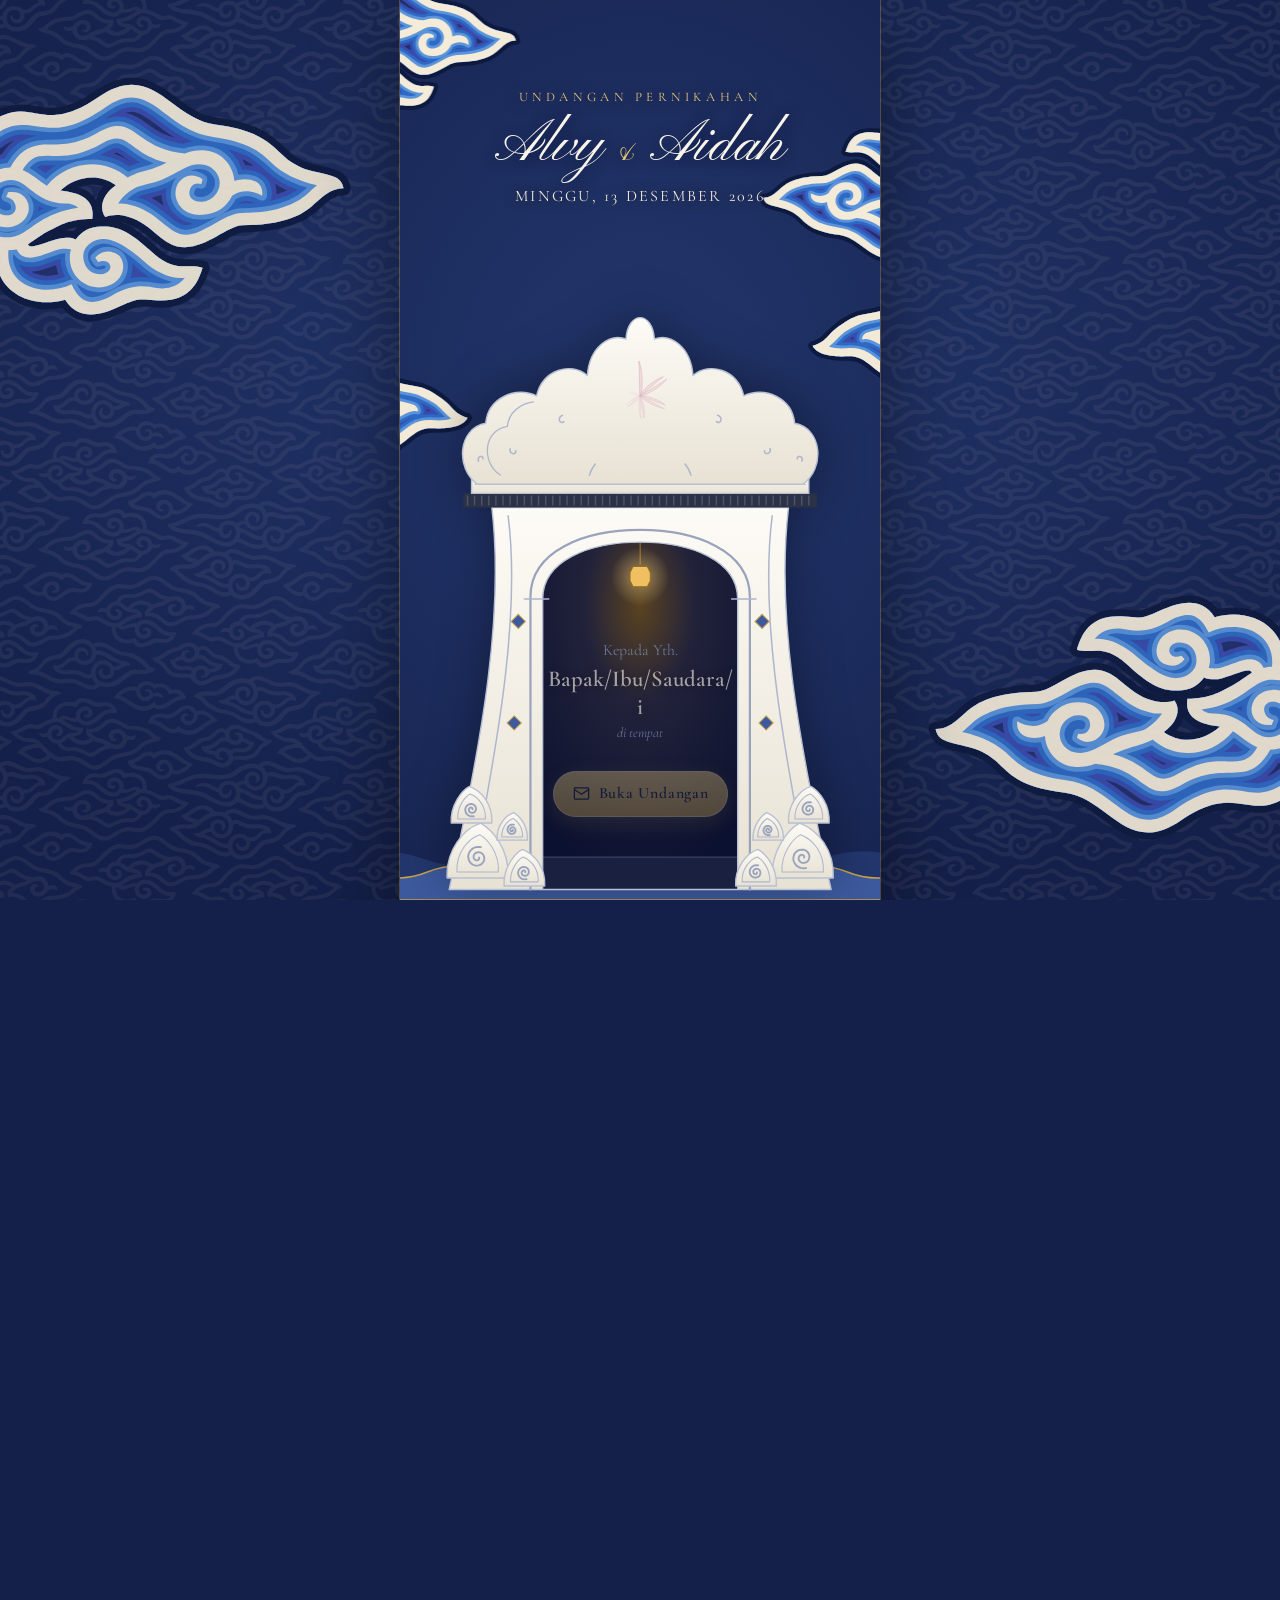
==== index.html @ 1bf9ddc8 "Tambah versi cache aset dan dokumentasi urutan nama Aset CSS/JS diberi ?v=2 agar browser tidak memak" ====
<!doctype html>
<html lang="id" class="is-locked">
<head>
  <meta charset="utf-8">
  <meta name="viewport" content="width=device-width, initial-scale=1, viewport-fit=cover">
  <meta name="theme-color" content="#14204a">
  <link rel="icon" href="assets/img/favicon.svg" type="image/svg+xml">
  <title>Undangan Pernikahan</title>
  <meta name="description" content="Undangan pernikahan digital.">
  <link rel="preload" href="assets/fonts/cormorant-garamond-latin-400-normal.woff2" as="font" type="font/woff2" crossorigin>
  <link rel="preload" href="assets/fonts/pinyon-script-latin-400-normal.woff2" as="font" type="font/woff2" crossorigin>
  <link rel="stylesheet" href="assets/css/style.css?v=2">
</head>
<body>
  <!-- Sprite ornamen: awan Mega Mendung (Cirebon) -->
  <svg width="0" height="0" style="position:absolute" aria-hidden="true" focusable="false">
    <defs>
      <!-- Mega Mendung: bentuk dari "Ragam Hias Sunda Mega Mendung.svg" (file pemilik), diwarnai via CSS:
           inti navy, pita terang→gelap di sepanjang garis (di-clip ke awan), garis krem di atasnya. -->
      <path id="mmS1" d="M66.2 57.3 C66.6 58.4 69.5 56.7 71.9 56.3 C72.4 56.2 73.6 56.1 74.3 56.5 C75.2 55.2 76.7 54.3 78.6 54.3 C81.7 54.2 83.7 55.4 87.4 58.8 C91.4 62.3 93.1 60.4 95.8 61.3 C95.0 63.9 93.5 67.3 87.7 66.8 C84.7 66.5 84.6 66.6 81.8 67.8 C78.9 69.2 74.9 70.5 72.5 66.7 C66.4 68.4 60.1 65.1 60.8 58.1 C59.1 57.7 57.0 56.8 54.1 55.1 C52.0 53.9 50.6 55.1 48.4 55.0 C47.1 54.9 45.9 54.3 42.7 52.6 C41.1 51.7 39.2 51.2 37.7 51.0 C39.7 47.9 43.5 45.3 47.6 45.3 C49.4 45.3 51.3 45.0 54.3 41.7 C59.5 35.9 62.5 34.8 65.1 34.8 C68.6 34.9 71.3 37.1 78.1 32.4 C87.3 26.0 90.3 36.0 97.9 37.0 C105.6 38.0 107.2 40.2 109.4 42.2 C110.3 43.1 111.9 44.2 114.0 44.8 C117.7 45.7 119.3 45.7 119.7 47.8 C116.3 47.8 115.0 51.2 111.7 52.5 C109.8 53.3 107.5 54.0 102.6 54.1 C100.0 54.2 96.5 57.9 92.7 57.8 C88.8 57.8 87.5 53.8 83.0 52.6 C81.7 52.2 80.1 52.3 79.3 52.7 C78.2 51.1 78.8 48.9 81.1 47.3 C78.1 45.1 74.2 45.8 71.7 48.2 C75.3 48.6 77.6 49.8 77.1 53.0 C73.3 53.0 71.7 54.0 70.0 54.9 C68.4 55.7 67.4 56.6 66.2 57.3Z"/>
      <path id="mmA1" d="M66.2 57.3 C66.6 58.4 69.5 56.7 71.9 56.3 C72.4 56.2 73.6 56.1 74.3 56.5 C75.2 55.2 76.7 54.3 78.6 54.3 C81.7 54.2 83.7 55.4 87.4 58.8 C91.4 62.3 93.1 60.4 95.8 61.3 C95.0 63.9 93.5 67.3 87.7 66.8 C84.7 66.5 84.6 66.6 81.8 67.8 C78.9 69.2 74.9 70.5 72.5 66.7 C66.4 68.4 60.1 65.1 60.8 58.1 C59.1 57.7 57.0 56.8 54.1 55.1 C52.0 53.9 50.6 55.1 48.4 55.0 C47.1 54.9 45.9 54.3 42.7 52.6 C41.1 51.7 39.2 51.2 37.7 51.0 C39.7 47.9 43.5 45.3 47.6 45.3 C49.4 45.3 51.3 45.0 54.3 41.7 C59.5 35.9 62.5 34.8 65.1 34.8 C68.6 34.9 71.3 37.1 78.1 32.4 C87.3 26.0 90.3 36.0 97.9 37.0 C105.6 38.0 107.2 40.2 109.4 42.2 C110.3 43.1 111.9 44.2 114.0 44.8 C117.7 45.7 119.3 45.7 119.7 47.8 C116.3 47.8 115.0 51.2 111.7 52.5 C109.8 53.3 107.5 54.0 102.6 54.1 C100.0 54.2 96.5 57.9 92.7 57.8 C88.8 57.8 87.5 53.8 83.0 52.6 C81.7 52.2 80.1 52.3 79.3 52.7 C78.2 51.1 78.8 48.9 81.1 47.3 C78.1 45.1 74.2 45.8 71.7 48.2 C75.3 48.6 77.6 49.8 77.1 53.0 C73.3 53.0 71.7 54.0 70.0 54.9 C68.4 55.7 67.4 56.6 66.2 57.3Z M62.8 48.5 C65.4 48.1 66.6 50.0 66.3 51.7 C66.0 53.1 64.7 54.3 62.9 54.4 C60.1 54.6 58.0 52.4 57.8 50.2 C56.2 49.6 54.8 49.8 53.3 50.3 C53.2 48.6 54.9 47.2 58.0 48.0 C58.6 45.9 60.5 44.4 63.2 44.3 C64.7 41.5 66.3 40.8 68.0 40.5 C70.5 40.1 73.4 41.1 78.0 38.4 C84.5 34.7 83.9 41.1 92.8 41.9 C94.0 41.4 95.3 41.3 96.3 41.4 C99.3 41.7 101.1 44.2 101.2 46.6 C103.0 45.9 106.3 46.2 105.9 49.1 C104.3 48.2 102.5 47.9 100.8 49.1 C100.0 50.8 98.4 52.2 95.9 52.3 C92.4 52.6 90.8 49.9 91.3 47.9 C91.7 46.1 93.8 44.8 95.8 46.3 L95.6 47.1 C94.5 46.7 93.7 47.4 93.6 48.3 C93.4 49.2 94.0 50.2 95.7 50.1 C97.5 50.0 98.7 48.4 98.7 47.0 C98.8 45.6 97.6 44.2 96.4 43.9 C94.0 43.3 92.7 44.5 89.7 46.0 C87.5 47.1 85.5 47.2 84.5 47.7 C83.5 48.2 82.3 49.1 81.5 50.4 C82.1 50.4 82.8 50.4 83.4 50.6 C88.2 51.6 89.9 55.7 93.0 55.7 C96.2 55.6 99.3 52.1 102.5 52.0 C107.2 51.9 109.1 51.2 110.8 50.5 C113.2 49.5 113.9 48.3 115.2 47.3 C111.8 46.6 109.2 45.1 107.8 43.8 C105.8 41.9 104.0 40.0 97.6 39.1 C89.0 38.0 87.1 28.7 79.3 34.1 C71.4 39.6 68.6 36.8 64.9 37.1 C62.7 37.2 60.2 38.3 55.9 43.1 C51.8 47.6 49.8 47.3 47.5 47.4 C45.9 47.4 43.7 47.9 41.4 49.9 C42.4 50.1 43.4 50.4 44.0 50.8 C46.7 52.2 47.3 52.7 48.5 52.7 C50.6 52.8 52.1 51.5 55.2 53.3 C59.3 55.7 61.6 56.3 63.3 56.1 C65.4 55.8 66.6 54.3 68.9 53.0 C70.3 52.3 71.9 51.5 74.7 51.1 C74.2 50.7 73.6 50.4 72.5 50.4 C67.1 50.2 66.3 46.4 63.3 46.4 C60.7 46.5 59.9 48.4 60.0 49.9 C60.1 51.6 61.5 52.4 62.6 52.4 C64.8 52.4 64.5 49.6 62.5 49.3 C62.5 49.3 62.8 48.7 62.8 48.5Z M73.5 58.2 C72.9 58.0 72.1 58.1 71.7 58.1 C69.6 58.6 67.6 59.9 65.9 59.5 C65.2 59.4 64.6 58.9 64.3 58.2 C63.8 58.3 63.3 58.3 62.9 58.3 C62.3 64.4 68.7 66.4 73.6 64.1 C74.8 66.7 76.4 68.3 80.6 65.9 C84.2 63.8 86.5 64.5 88.0 64.7 C89.9 65.0 91.6 64.5 92.8 63.0 C90.4 63.3 87.6 61.8 86.0 60.3 C82.6 57.3 80.5 56.3 78.8 56.4 C77.1 56.5 75.7 57.7 75.6 59.0 C75.4 60.7 76.5 62.5 78.6 62.4 C81.0 62.2 80.5 59.4 78.1 60.3 L77.6 59.6 C78.4 58.6 79.5 58.4 80.4 58.6 C81.9 58.9 82.5 60.2 82.3 61.5 C82.2 62.9 80.9 64.3 78.8 64.6 C75.8 64.9 73.1 62.5 73.3 59.3 C73.3 58.9 73.4 58.5 73.5 58.2Z M65.3 44.7 C66.7 45.3 68.1 46.5 69.4 47.4 C72.5 43.6 78.5 42.2 83.1 46.0 C83.4 45.8 83.8 45.6 84.1 45.5 C85.4 44.9 87.2 44.8 89.7 43.5 C83.2 41.9 83.2 37.6 78.8 40.2 C73.3 43.4 70.3 41.9 68.1 42.4 C67.1 42.6 66.2 43.2 65.3 44.7Z"/>
      <clipPath id="mmC1"><use href="#mmS1"/></clipPath>
      <path id="mmS2" d="M19.6 121.9 C16.0 122.2 11.3 123.3 9.3 126.9 C11.8 126.7 16.0 131.8 20.5 132.1 C23.4 132.3 26.3 130.9 27.5 129.2 C29.8 130.8 31.5 131.2 33.0 131.2 C36.6 131.2 39.3 129.0 46.1 133.6 C55.3 140.0 58.3 130.0 65.8 129.0 C73.6 128.0 75.2 125.8 77.3 123.8 C78.3 122.9 79.9 121.8 82.0 121.3 C85.7 120.3 87.3 120.3 87.7 118.2 C84.3 118.2 83.0 114.8 79.7 113.5 C77.8 112.7 75.5 112.0 70.6 111.9 C68.0 111.8 64.5 108.1 60.7 108.2 C56.8 108.3 55.5 112.2 51.0 113.4 C49.7 113.8 48.1 113.7 47.3 113.4 C46.2 114.9 46.8 117.1 49.1 118.7 C46.1 120.9 42.2 120.2 39.6 117.8 C43.3 117.4 45.6 116.2 45.1 113.1 C41.3 113.0 39.7 112.0 38.0 111.1 C36.4 110.3 35.3 109.4 34.2 108.7 C34.6 107.6 37.5 109.3 39.9 109.8 C40.4 109.8 41.6 109.9 42.3 109.5 C43.2 110.8 44.7 111.7 46.6 111.7 C49.7 111.8 51.7 110.6 55.4 107.2 C59.4 103.7 61.0 105.6 63.8 104.8 C63.0 102.1 61.5 98.7 55.7 99.2 C52.7 99.5 52.5 99.4 49.8 98.2 C46.9 96.9 42.8 95.5 40.5 99.3 C34.4 97.6 28.1 100.9 28.7 108.0 C27.1 108.4 24.9 109.2 22.1 110.9 C20.0 112.1 18.5 111.0 16.4 111.0 C15.0 111.1 13.8 111.7 10.7 113.5 C9.1 114.3 7.2 114.8 5.6 115.1 C7.6 118.1 11.5 120.7 15.6 120.7 C16.8 120.7 18.0 120.9 19.6 121.9Z"/>
      <path id="mmA2" d="M19.6 121.9 C16.0 122.2 11.3 123.3 9.3 126.9 C11.8 126.7 16.0 131.8 20.5 132.1 C23.4 132.3 26.3 130.9 27.5 129.2 C29.8 130.8 31.5 131.2 33.0 131.2 C36.6 131.2 39.3 129.0 46.1 133.6 C55.3 140.0 58.3 130.0 65.8 129.0 C73.6 128.0 75.2 125.8 77.3 123.8 C78.3 122.9 79.9 121.8 82.0 121.3 C85.7 120.3 87.3 120.3 87.7 118.2 C84.3 118.2 83.0 114.8 79.7 113.5 C77.8 112.7 75.5 112.0 70.6 111.9 C68.0 111.8 64.5 108.1 60.7 108.2 C56.8 108.3 55.5 112.2 51.0 113.4 C49.7 113.8 48.1 113.7 47.3 113.4 C46.2 114.9 46.8 117.1 49.1 118.7 C46.1 120.9 42.2 120.2 39.6 117.8 C43.3 117.4 45.6 116.2 45.1 113.1 C41.3 113.0 39.7 112.0 38.0 111.1 C36.4 110.3 35.3 109.4 34.2 108.7 C34.6 107.6 37.5 109.3 39.9 109.8 C40.4 109.8 41.6 109.9 42.3 109.5 C43.2 110.8 44.7 111.7 46.6 111.7 C49.7 111.8 51.7 110.6 55.4 107.2 C59.4 103.7 61.0 105.6 63.8 104.8 C63.0 102.1 61.5 98.7 55.7 99.2 C52.7 99.5 52.5 99.4 49.8 98.2 C46.9 96.9 42.8 95.5 40.5 99.3 C34.4 97.6 28.1 100.9 28.7 108.0 C27.1 108.4 24.9 109.2 22.1 110.9 C20.0 112.1 18.5 111.0 16.4 111.0 C15.0 111.1 13.8 111.7 10.7 113.5 C9.1 114.3 7.2 114.8 5.6 115.1 C7.6 118.1 11.5 120.7 15.6 120.7 C16.8 120.7 18.0 120.9 19.6 121.9Z M25.8 127.8 C23.9 129.5 22.4 130.0 21.0 130.0 C17.9 130.0 15.6 127.3 13.2 126.2 C16.2 124.1 19.4 124.0 21.9 124.0 C22.0 124.1 22.1 124.2 22.2 124.3 C23.5 125.7 24.7 126.9 25.8 127.8Z M30.8 117.5 C33.3 117.9 34.6 116.0 34.2 114.3 C33.9 112.9 32.7 111.7 30.8 111.6 C28.0 111.4 26.0 113.6 25.7 115.8 C24.2 116.4 22.7 116.2 21.2 115.7 C21.2 117.4 22.8 118.8 26.0 118.0 C26.6 120.1 28.5 121.7 31.1 121.7 C32.7 124.5 34.2 125.3 36.0 125.5 C38.4 125.9 41.4 125.0 46.0 127.6 C52.5 131.3 51.9 124.9 60.7 124.1 C61.9 124.6 63.3 124.7 64.3 124.6 C67.3 124.3 69.1 121.8 69.2 119.4 C71.0 120.1 74.2 119.8 73.9 116.9 C72.3 117.8 70.5 118.1 68.8 116.9 C68.0 115.3 66.3 113.8 63.8 113.7 C60.4 113.5 58.8 116.1 59.2 118.1 C59.6 119.9 61.8 121.3 63.8 119.7 L63.6 119.0 C62.5 119.3 61.7 118.6 61.6 117.8 C61.4 116.8 62.0 115.8 63.7 115.9 C65.5 116.0 66.7 117.6 66.7 119.0 C66.8 120.5 65.6 121.8 64.4 122.1 C62.0 122.7 60.7 121.5 57.7 120.0 C55.5 118.9 53.5 118.8 52.5 118.4 C51.4 117.8 50.3 116.9 49.4 115.6 C50.1 115.6 50.8 115.6 51.4 115.4 C56.2 114.4 57.9 110.3 61.0 110.4 C64.1 110.4 67.3 113.9 70.5 114.0 C75.1 114.1 77.1 114.8 78.8 115.5 C81.2 116.5 81.9 117.7 83.2 118.7 C79.8 119.4 77.2 120.9 75.8 122.2 C73.8 124.1 72.0 126.0 65.6 126.9 C57.0 128.0 55.1 137.3 47.3 131.9 C39.4 126.4 36.6 129.2 32.9 129.0 C30.7 128.8 28.2 127.7 23.8 122.9 C19.8 118.4 17.8 118.7 15.5 118.7 C13.9 118.6 11.7 118.1 9.4 116.1 C10.4 115.9 11.3 115.6 12.0 115.2 C14.6 113.8 15.3 113.3 16.5 113.3 C18.6 113.3 20.1 114.5 23.2 112.7 C27.2 110.3 29.6 109.7 31.3 109.9 C33.3 110.2 34.5 111.7 36.9 113.0 C38.3 113.8 39.9 114.5 42.7 114.9 C42.2 115.3 41.6 115.6 40.5 115.6 C35.1 115.8 34.3 119.7 31.3 119.6 C28.7 119.5 27.9 117.6 28.0 116.2 C28.1 114.4 29.5 113.6 30.6 113.6 C32.8 113.6 32.5 116.4 30.5 116.7 C30.5 116.7 30.8 117.3 30.8 117.5Z M41.5 107.9 C40.9 108.0 40.1 108.0 39.6 107.9 C37.6 107.4 35.5 106.1 33.9 106.5 C33.2 106.6 32.6 107.1 32.2 107.9 C31.8 107.8 31.3 107.7 30.8 107.7 C30.2 101.6 36.7 99.6 41.5 101.9 C42.8 99.3 44.4 97.7 48.5 100.1 C52.2 102.2 54.5 101.5 56.0 101.3 C57.9 101.0 59.6 101.5 60.8 103.0 C58.4 102.7 55.6 104.3 54.0 105.7 C50.5 108.7 48.5 109.7 46.8 109.6 C45.1 109.5 43.7 108.3 43.6 107.0 C43.4 105.3 44.4 103.5 46.6 103.6 C49.0 103.8 48.5 106.7 46.1 105.8 L45.6 106.4 C46.4 107.4 47.5 107.7 48.4 107.4 C49.9 107.1 50.5 105.8 50.3 104.6 C50.1 103.1 48.9 101.7 46.8 101.4 C43.8 101.1 41.1 103.5 41.3 106.8 C41.3 107.1 41.4 107.5 41.5 107.9Z M33.3 121.3 C34.7 120.7 36.0 119.5 37.4 118.6 C40.5 122.4 46.5 123.9 51.0 120.0 C51.4 120.2 51.8 120.4 52.1 120.5 C53.4 121.1 55.2 121.3 57.7 122.5 C51.2 124.1 51.1 128.4 46.7 125.8 C41.2 122.6 38.3 124.1 36.1 123.6 C35.1 123.4 34.1 122.8 33.3 121.3Z"/>
      <clipPath id="mmC2"><use href="#mmS2"/></clipPath>
      <path id="mmS3" d="M84.4 80.9 C80.3 79.6 80.8 78.1 77.0 75.4 C74.8 73.7 72.6 72.8 71.6 72.5 C68.8 71.8 66.0 72.0 62.0 69.7 C58.2 67.4 55.4 65.2 50.6 67.2 C49.4 65.8 47.5 64.8 44.9 64.8 C36.8 64.8 35.2 72.6 31.6 73.2 C27.2 73.9 24.9 74.2 21.9 78.3 C20.2 80.5 17.6 81.7 15.1 82.7 C16.8 84.8 17.8 83.2 22.0 84.8 C25.3 86.1 28.6 88.6 32.1 88.9 C34.5 89.1 36.8 88.3 38.7 88.5 C42.0 88.9 46.1 92.1 49.7 92.3 C51.2 92.3 53.2 91.7 54.5 90.3 C55.6 90.7 56.9 91.0 58.3 90.9 C61.1 90.8 64.3 89.7 67.6 87.0 C70.9 84.2 72.5 83.7 74.8 83.8 C77.5 83.9 83.0 83.9 84.4 80.9Z"/>
      <path id="mmA3" d="M84.4 80.9 C80.3 79.6 80.8 78.1 77.0 75.4 C74.8 73.7 72.6 72.8 71.6 72.5 C68.8 71.8 66.0 72.0 62.0 69.7 C58.2 67.4 55.4 65.2 50.6 67.2 C49.4 65.8 47.5 64.8 44.9 64.8 C36.8 64.8 35.2 72.6 31.6 73.2 C27.2 73.9 24.9 74.2 21.9 78.3 C20.2 80.5 17.6 81.7 15.1 82.7 C16.8 84.8 17.8 83.2 22.0 84.8 C25.3 86.1 28.6 88.6 32.1 88.9 C34.5 89.1 36.8 88.3 38.7 88.5 C42.0 88.9 46.1 92.1 49.7 92.3 C51.2 92.3 53.2 91.7 54.5 90.3 C55.6 90.7 56.9 91.0 58.3 90.9 C61.1 90.8 64.3 89.7 67.6 87.0 C70.9 84.2 72.5 83.7 74.8 83.8 C77.5 83.9 83.0 83.9 84.4 80.9Z M56.2 81.1 C55.1 82.0 55.6 84.8 58.1 84.5 C59.2 84.3 60.0 83.5 60.0 82.1 C60.0 79.9 58.2 78.5 56.1 78.5 C53.6 78.5 51.9 80.7 51.9 83.4 C51.9 85.8 54.1 88.6 58.1 88.6 C60.6 88.6 63.2 87.2 65.9 85.1 C68.5 83.2 70.3 81.1 75.2 81.6 C77.0 81.7 78.5 81.6 79.9 81.1 C78.4 80.0 77.4 78.5 75.7 77.2 C74.0 76.0 72.4 75.4 71.6 75.0 C68.0 73.3 66.2 74.7 60.8 71.4 C58.1 69.8 55.0 67.8 51.8 69.0 C52.1 69.7 52.2 70.3 52.4 71.0 C57.3 70.9 59.5 73.5 62.5 75.0 C63.6 75.6 65.1 76.3 66.9 76.6 C69.2 77.1 71.0 77.5 70.8 79.2 C67.9 78.3 65.6 81.9 62.1 81.7 C62.1 81.9 62.1 82.0 62.1 82.1 C62.0 84.8 60.3 86.3 58.0 86.5 C55.7 86.7 54.1 85.3 53.8 83.7 C53.6 82.6 54.2 81.1 55.4 80.5 L56.2 81.1Z M52.4 73.1 C52.1 76.0 50.0 78.4 46.6 78.7 C44.9 78.9 42.8 78.4 41.5 76.9 C36.8 75.5 36.5 80.1 32.1 80.8 C33.5 81.6 35.0 82.0 36.6 81.8 C45.0 80.6 47.1 85.6 49.6 83.7 C49.3 79.6 52.1 76.3 56.3 76.3 C58.4 76.3 60.5 77.6 61.5 79.5 C62.9 80.0 64.2 79.1 65.6 78.3 C63.9 78.0 62.6 77.4 61.5 76.9 C58.2 75.4 56.5 73.2 52.4 73.1Z M40.5 74.7 C40.4 74.4 40.4 74.1 40.4 73.8 C40.4 71.6 41.8 69.2 44.6 69.3 C46.1 69.4 48.3 70.6 48.0 73.5 L46.8 73.7 C46.9 72.1 45.6 71.3 44.4 71.4 C43.4 71.5 42.6 72.3 42.5 73.6 C42.5 75.1 43.6 76.8 46.3 76.5 C48.2 76.3 50.1 75.0 50.1 72.3 C50.1 69.2 47.8 67.1 44.7 67.1 C39.0 67.1 36.5 74.9 32.3 75.4 C26.2 76.2 24.7 77.9 23.8 79.2 C23.1 80.1 22.2 81.2 20.9 82.1 C24.8 82.9 27.7 86.0 32.2 86.6 C34.4 86.9 36.6 86.2 38.5 86.3 C42.5 86.6 46.5 89.8 49.5 90.0 C50.4 90.1 51.6 89.8 52.4 89.2 C51.3 88.3 50.5 87.1 50.0 85.8 C46.5 87.9 44.8 82.8 36.9 83.9 C34.5 84.2 28.0 83.2 29.0 78.6 C30.7 79.8 33.2 78.7 34.1 77.8 C35.7 76.4 37.0 74.3 40.5 74.7Z"/>
      <clipPath id="mmC3"><use href="#mmS3"/></clipPath>
      <symbol id="mm" viewBox="35.5 28.1 86.5 43.4"><use href="#mmS1" class="mm-o"/><g clip-path="url(#mmC1)"><use href="#mmA1" class="mm-h3"/><use href="#mmA1" class="mm-h2"/><use href="#mmA1" class="mm-h1"/></g><use href="#mmA1" class="mm-art"/></symbol>
      <symbol id="mm-2" viewBox="3.5 94.7 86.4 43.3"><use href="#mmS2" class="mm-o"/><g clip-path="url(#mmC2)"><use href="#mmA2" class="mm-h3"/><use href="#mmA2" class="mm-h2"/><use href="#mmA2" class="mm-h1"/></g><use href="#mmA2" class="mm-art"/></symbol>
      <symbol id="mm-3" viewBox="13.0 62.6 73.7 31.9"><use href="#mmS3" class="mm-o"/><g clip-path="url(#mmC3)"><use href="#mmA3" class="mm-h3"/><use href="#mmA3" class="mm-h2"/><use href="#mmA3" class="mm-h1"/></g><use href="#mmA3" class="mm-art"/></symbol>
    </defs>
  </svg>

  <!-- Ornamen samping (desktop) -->
  <div class="stage" aria-hidden="true">
    <svg class="stage__cloud stage__cloud--l"><use href="#mm"/></svg>
    <svg class="stage__cloud stage__cloud--r"><use href="#mm-2"/></svg>
  </div>

  <!-- ============ COVER ============ -->
  <div class="cover" id="cover" role="dialog" aria-modal="true" aria-labelledby="cover-names">
    <svg class="cloud cover__cloud cover__cloud--tl" aria-hidden="true"><use href="#mm"/></svg>
    <svg class="cloud cover__cloud cover__cloud--tr" aria-hidden="true"><use href="#mm-2"/></svg>
    <svg class="cloud cover__cloud cover__cloud--bl" aria-hidden="true"><use href="#mm-3"/></svg>
    <svg class="cloud cover__cloud cover__cloud--br" aria-hidden="true"><use href="#mm-3"/></svg>
    <div class="cover__sky">
      <p class="eyebrow" data-cover-item>Undangan Pernikahan</p>
      <h1 class="script cover__names" id="cover-names" data-cover-item>
        <span data-urut="pria" data-bind="pria.panggilan"></span>
        <span class="amp">&amp;</span>
        <span data-urut="wanita" data-bind="wanita.panggilan"></span>
      </h1>
      <p class="cover__date" id="cover-date" data-cover-item></p>
    </div>

    <!-- Gerbang Keraton Kasepuhan (Cirebon) -->
    <div class="gate" id="gate">
      <div class="gate__art" data-orn="gate"></div>
      <div class="gate__light" aria-hidden="true"></div>
      <div class="gate__door">
        <p class="cover__guest" data-door-item>
          Kepada Yth.
          <strong class="cover__guest-name" id="guest-name">Bapak/Ibu/Saudara/i</strong>
          <span class="cover__guest-note">di tempat</span>
        </p>
        <button class="btn btn--gold cover__open" id="open-btn" type="button" data-door-item>
          <svg viewBox="0 0 24 24" aria-hidden="true"><path d="M3 7l9 6 9-6M4 5h16a1 1 0 0 1 1 1v12a1 1 0 0 1-1 1H4a1 1 0 0 1-1-1V6a1 1 0 0 1 1-1z" fill="none" stroke="currentColor" stroke-width="1.6" stroke-linejoin="round"/></svg>
          Buka Undangan
        </button>
      </div>
    </div>
    <div class="waves cover__waves" data-orn="waves"></div>
  </div>

  <!-- ============ ISI UNDANGAN ============ -->
  <main class="app" id="app" aria-hidden="true">

    <!-- Salam & ayat & mempelai -->
    <section class="sec sec--paper salam" id="salam">
      <svg class="cloud cloud--soft salam__cloud salam__cloud--l" data-parallax="-18" aria-hidden="true"><use href="#mm"/></svg>
      <svg class="cloud cloud--soft salam__cloud salam__cloud--r" data-parallax="-30" aria-hidden="true"><use href="#mm-2"/></svg>

      <div class="wk salam__flower" data-orn="flower" data-leaves data-bloom></div>
      <p class="salam__greet" data-reveal data-bind="teks.salamPembuka"></p>

      <figure class="ayat" data-reveal>
        <div class="ayat__frame" data-orn="wadasan"></div>
        <p class="ayat__arab" lang="ar" dir="rtl" data-bind="teks.ayatArab"></p>
        <blockquote class="ayat__arti" data-bind="teks.ayatArti"></blockquote>
        <figcaption class="ayat__src" data-bind="teks.ayatSumber"></figcaption>
      </figure>

      <p class="salam__intro" data-reveal data-bind="teks.pengantar"></p>

      <div class="couple">
        <article class="person" data-reveal data-urut="pria">
          <span class="person__origin" data-bind="pria.asal"></span>
          <h2 class="script person__nick" data-bind="pria.panggilan"></h2>
          <p class="person__full" data-bind="pria.lengkap"></p>
          <p class="person__parents">
            <span data-bind="pria.keterangan"></span><br>
            <span data-bind="pria.ayah"></span> &amp; <span data-bind="pria.ibu"></span>
          </p>
        </article>

        <div class="couple__amp script" data-reveal aria-hidden="true">&amp;</div>

        <article class="person" data-reveal data-urut="wanita">
          <span class="person__origin person__origin--sea" data-bind="wanita.asal"></span>
          <h2 class="script person__nick" data-bind="wanita.panggilan"></h2>
          <p class="person__full" data-bind="wanita.lengkap"></p>
          <p class="person__parents">
            <span data-bind="wanita.keterangan"></span><br>
            <span data-bind="wanita.ayah"></span> &amp; <span data-bind="wanita.ibu"></span>
          </p>
        </article>
      </div>
    </section>

    <!-- Acara: langit bertemu laut -->
    <section class="sec sec--sky acara" id="acara">
      <svg class="cloud acara__cloud acara__cloud--l" data-parallax="-25" aria-hidden="true"><use href="#mm-3"/></svg>
      <svg class="cloud acara__cloud acara__cloud--r" data-parallax="-12" aria-hidden="true"><use href="#mm"/></svg>

      <p class="eyebrow" data-reveal>Waktu &amp; Tempat</p>
      <h2 class="sec__title script" data-reveal>Hari Bahagia</h2>
      <div class="events" id="events"></div>

      <div class="waves acara__waves" data-orn="waves"></div>
    </section>

    <!-- Galeri -->
    <section class="sec sec--paper galeri" id="galeri">
      <p class="eyebrow eyebrow--ink" data-reveal>Galeri</p>
      <h2 class="sec__title sec__title--ink script" data-reveal>Momen Kami</h2>
      <div class="gallery" id="gallery"></div>
    </section>

    <!-- Amplop -->
    <section class="sec sec--sky amplop" id="amplop">
      <svg class="cloud amplop__cloud" data-parallax="-20" aria-hidden="true"><use href="#mm-2"/></svg>
      <p class="eyebrow" data-reveal>Tanda Kasih</p>
      <h2 class="sec__title script" data-reveal>Amplop Digital</h2>
      <p class="amplop__intro" data-reveal data-bind="teks.amplopPengantar"></p>
      <div class="gifts" id="gifts"></div>
      <figure class="qris" id="qris" hidden data-reveal>
        <img alt="QRIS" id="qris-img" loading="lazy" decoding="async">
        <figcaption>Pindai QRIS</figcaption>
      </figure>
    </section>

    <!-- Ucapan & Doa (disimpan di SQLite lewat api/ucapan.php) -->
    <section class="sec sec--paper ucapan" id="ucapan">
      <p class="eyebrow eyebrow--ink" data-reveal>Doa Restu</p>
      <h2 class="sec__title sec__title--ink script" data-reveal>Ucapan &amp; Doa</h2>
      <p class="ucapan__intro" data-reveal data-bind="teks.ucapanPengantar"></p>

      <form class="wish-form" id="wish-form" data-reveal novalidate>
        <label class="field">
          <span class="field__label">Nama</span>
          <input class="field__input" type="text" name="nama" id="wish-nama" maxlength="60" autocomplete="name" required>
        </label>
        <fieldset class="field field--choice">
          <legend class="field__label">Konfirmasi kehadiran</legend>
          <label class="choice"><input type="radio" name="kehadiran" value="hadir" required><span>Hadir</span></label>
          <label class="choice"><input type="radio" name="kehadiran" value="ragu"><span>Masih ragu</span></label>
          <label class="choice"><input type="radio" name="kehadiran" value="tidak"><span>Tidak hadir</span></label>
        </fieldset>
        <label class="field">
          <span class="field__label">Ucapan &amp; doa</span>
          <textarea class="field__input" name="ucapan" id="wish-ucapan" rows="4" maxlength="500" required></textarea>
          <span class="field__count" id="wish-count" aria-live="polite">0 / 500</span>
        </label>
        <!-- honeypot anti-bot: disembunyikan dari manusia -->
        <input class="hp" type="text" name="website" tabindex="-1" autocomplete="off" aria-hidden="true">
        <p class="wish-form__error" id="wish-error" role="alert" hidden></p>
        <button class="btn btn--ink wish-form__submit" type="submit" id="wish-submit">Kirim Ucapan</button>
      </form>

      <div class="wish-stats" id="wish-stats" data-reveal hidden></div>
      <div class="wishes" id="wishes" data-reveal aria-live="polite">
        <p class="wishes__empty" id="wishes-status">Memuat ucapan…</p>
      </div>
    </section>

    <!-- Penutup -->
    <section class="sec sec--paper penutup" id="penutup">
      <div class="wk penutup__flower" data-orn="flower" data-leaves data-bloom></div>
      <p class="penutup__text" data-reveal data-bind="teks.penutup"></p>
      <p class="penutup__salam" data-reveal data-bind="teks.salamPenutup"></p>
      <p class="penutup__sign" data-reveal>Kami yang berbahagia,</p>
      <p class="script penutup__names" data-reveal>
        <span data-urut="pria" data-bind="pria.panggilan"></span> &amp; <span data-urut="wanita" data-bind="wanita.panggilan"></span>
      </p>
      <p class="penutup__family" data-reveal>
        <span class="fam" data-urut="pria">Keluarga Besar<br><span data-bind="pria.ayah"></span> &amp; <span data-bind="pria.ibu"></span>
          <small>(<span data-bind="pria.asal"></span>)</small></span>
        <span class="fam" data-urut="wanita">Keluarga Besar<br><span data-bind="wanita.ayah"></span> &amp; <span data-bind="wanita.ibu"></span>
          <small>(<span data-bind="wanita.asal"></span>)</small></span>
      </p>
      <div class="waves penutup__waves" data-orn="waves"></div>
    </section>
  </main>

  <!-- Musik -->
  <button class="music" id="music-btn" type="button" aria-label="Putar musik" aria-pressed="false" hidden>
    <span class="music__icon" data-orn="flower-mini"></span>
  </button>
  <audio id="music" preload="none" loop></audio>

  <!-- Lightbox galeri -->
  <div class="lightbox" id="lightbox" role="dialog" aria-modal="true" aria-label="Foto galeri" hidden>
    <button class="lightbox__close" type="button" data-lb="close" aria-label="Tutup">&times;</button>
    <button class="lightbox__nav lightbox__nav--prev" type="button" data-lb="prev" aria-label="Foto sebelumnya">&#8249;</button>
    <figure class="lightbox__figure">
      <img class="lightbox__img" id="lightbox-img" alt="">
      <figcaption class="lightbox__count" id="lightbox-count"></figcaption>
    </figure>
    <button class="lightbox__nav lightbox__nav--next" type="button" data-lb="next" aria-label="Foto berikutnya">&#8250;</button>
  </div>

  <div class="toast" id="toast" role="status" aria-live="polite"></div>

  <script defer src="assets/js/data.js?v=2"></script>
  <script defer src="assets/vendor/gsap/gsap.min.js"></script>
  <script defer src="assets/vendor/gsap/ScrollTrigger.min.js"></script>
  <script defer src="assets/js/ornaments.js?v=2"></script>
  <script defer src="assets/js/main.js?v=2"></script>
  <script defer src="assets/js/motion.js?v=2"></script>
</body>
</html>
---- assets/css/style.css ----
/* ============ Undangan Cirebon–Cilacap ============ */

/* ---- Font lokal (OFL) ---- */
@font-face { font-family: "Cormorant Garamond"; font-weight: 400; font-style: normal; font-display: swap; src: url(../fonts/cormorant-garamond-latin-400-normal.woff2) format("woff2"); }
@font-face { font-family: "Cormorant Garamond"; font-weight: 400; font-style: italic; font-display: swap; src: url(../fonts/cormorant-garamond-latin-400-italic.woff2) format("woff2"); }
@font-face { font-family: "Cormorant Garamond"; font-weight: 500; font-style: normal; font-display: swap; src: url(../fonts/cormorant-garamond-latin-500-normal.woff2) format("woff2"); }
@font-face { font-family: "Cormorant Garamond"; font-weight: 600; font-style: normal; font-display: swap; src: url(../fonts/cormorant-garamond-latin-600-normal.woff2) format("woff2"); }
@font-face { font-family: "Pinyon Script"; font-weight: 400; font-display: swap; src: url(../fonts/pinyon-script-latin-400-normal.woff2) format("woff2"); }
@font-face { font-family: "Amiri"; font-weight: 400; font-display: swap; src: url(../fonts/amiri-arabic-400-normal.woff2) format("woff2"); }

/* ---- Token ---- */
:root {
  --indigo-900: #14204a;
  --indigo-800: #1b2a5c;
  --indigo-700: #23376e;
  --indigo-500: #3d5a9e;
  --indigo-300: #8ea3d1;
  --emas: #c9a24a;
  --emas-terang: #e6c878;
  --emas-gelap: #8f6d22;
  --krem: #f5ecd9;
  --wk-blush: #f1dade; --wk-stamen: #e9c75a;
  --kertas: #faf5ea;
  --tinta: #1d1a16;
  --tinta-2: #4a4337;

  /* lapisan awan Mega Mendung — versi gelap (default) */
  /* Mega Mendung: 7 gradasi seperti batik (tepi gelap → tengah terang), garis putih */
  /* Mega Mendung: garis luar, garis krem, pita terang → inti gelap */
  --mm-1: #0f1a3e; --mm-line: #f5ecd9; --mm-2: #5b95dc; --mm-3: #2f6bc6; --mm-4: #3a4dae; --mm-5: #22306c;

  --col: min(100%, 480px);
  --serif: "Cormorant Garamond", Georgia, "Times New Roman", serif;
  --script: "Pinyon Script", "Snell Roundhand", cursive;
  --arab: "Amiri", "Traditional Arabic", serif;
  --ease: cubic-bezier(.2, .8, .2, 1);
}

*, *::before, *::after { box-sizing: border-box; }
html, body { margin: 0; }
html { -webkit-text-size-adjust: 100%; scroll-behavior: auto; }
html.is-locked, html.is-locked body, html.is-lb, html.is-lb body { overflow: hidden; height: 100%; }
body {
  font-family: var(--serif);
  font-size: 19px;
  line-height: 1.6;
  color: var(--tinta);
  background: var(--indigo-900);
  -webkit-font-smoothing: antialiased;
  overflow-x: hidden;
}
img { max-width: 100%; display: block; }
p { margin: 0; }
h1, h2, h3 { margin: 0; font-weight: 400; }
button { font: inherit; }
:focus-visible { outline: 2px solid var(--emas); outline-offset: 3px; }
[hidden] { display: none !important; }

.script { font-family: var(--script); font-weight: 400; line-height: 1.15; }
.eyebrow { font-size: 13px; letter-spacing: .35em; text-transform: uppercase; color: var(--emas-terang); text-align: center; margin: 0; }
.eyebrow--ink { color: var(--emas-gelap); }

/* ---- Panggung desktop ---- */
.stage { position: fixed; inset: 0; z-index: 0; pointer-events: none; overflow: hidden;
  background: radial-gradient(70% 60% at 50% 40%, var(--indigo-700), var(--indigo-900)); }
.stage { background-image: url(../img/mega-mendung-tile.svg), radial-gradient(70% 60% at 50% 40%, var(--indigo-700), var(--indigo-900)); background-size: 260px auto, auto; }
.stage__cloud { position: absolute; width: 40vw; max-width: 640px; height: auto; aspect-ratio: 2 / 1; opacity: .9; }
.stage__cloud--l { left: -12vw; top: 8vh; }
.stage__cloud--r { right: -12vw; bottom: 6vh; transform: scaleX(-1); }
@media (max-width: 560px) { .stage { display: none; } }

/* ---- Kolom undangan ---- */
.app { position: relative; z-index: 1; width: var(--col); margin: 0 auto; background: var(--kertas); overflow: hidden;
  box-shadow: 0 0 0 1px rgba(201, 162, 74, .35), 0 30px 80px rgba(0, 0, 0, .45); }

/* ---- Awan ---- */
.cloud { position: absolute; height: auto; aspect-ratio: 2 / 1; pointer-events: none; will-change: transform; }
/* Lapisan simbol awan (lihat sprite di index.html); satuan = unit pola asli */
.mm-o { fill: var(--mm-5); stroke: var(--mm-1); stroke-width: 2.4; stroke-linejoin: round; paint-order: stroke; }
.mm-h3, .mm-h2, .mm-h1 { fill: none; stroke-linejoin: round; }
.mm-h3 { stroke: var(--mm-4); stroke-width: 4.8; }
.mm-h2 { stroke: var(--mm-3); stroke-width: 3.2; }
.mm-h1 { stroke: var(--mm-2); stroke-width: 1.6; }
.mm-art { fill: var(--mm-line); fill-rule: evenodd; }
.cloud--soft { /* versi terang di atas kertas */
  --mm-line: var(--kertas); opacity: .95; }

/* ---- Tombol ---- */
.btn { display: inline-flex; align-items: center; justify-content: center; gap: 8px; border: 0; border-radius: 999px; padding: 12px 26px;
  font-size: 17px; font-weight: 600; letter-spacing: .05em; text-decoration: none; cursor: pointer;
  transition: transform .2s var(--ease), box-shadow .2s, background .2s, color .2s; -webkit-tap-highlight-color: transparent; }
.btn:active { transform: scale(.97); }
.btn svg { width: 20px; height: 20px; }
.btn--gold { color: var(--indigo-900); background: linear-gradient(180deg, var(--emas-terang), var(--emas));
  box-shadow: inset 0 0 0 1px rgba(255, 255, 255, .45), 0 6px 22px rgba(201, 162, 74, .35); }
.btn--ghost { color: var(--emas-terang); background: transparent; box-shadow: inset 0 0 0 1.5px var(--emas); }
.btn--ink { color: var(--kertas); background: var(--indigo-900); }
.btn--sm { padding: 9px 18px; font-size: 15px; }

/* ============ COVER ============ */
.cover { position: fixed; inset: 0; margin: 0 auto; width: var(--col); z-index: 50; overflow: hidden; color: var(--krem);
  --cover-alpha: 1; transition: opacity .7s ease; }
.cover::before { content: ""; position: absolute; inset: 0; opacity: var(--cover-alpha);
  background: radial-gradient(120% 80% at 50% 45%, var(--indigo-700), var(--indigo-900)); }
.cover.is-leaving { opacity: 0; }
.cover { display: flex; flex-direction: column; }
.cover__cloud { width: 62%; z-index: 1; }
.cover__cloud--tl { top: -3%; left: -36%; }
.cover__cloud--tr { top: 13%; right: -36%; transform: scaleX(-1); }
.cover__cloud--bl { top: 38%; left: -40%; width: 56%; }
.cover__cloud--br { top: 30%; right: -40%; width: 56%; transform: scaleX(-1); }

.cover__sky { position: relative; z-index: 2; flex: 1 1 auto; min-height: 0; display: flex; flex-direction: column; align-items: center; justify-content: center;
  text-align: center; padding: 28px 16px 8px; text-shadow: 0 1px 16px rgba(15, 26, 62, .95); }
.cover__names { font-size: clamp(40px, 12.5vw, 58px); color: var(--kertas); margin-top: 6px; display: flex; flex-wrap: wrap; justify-content: center; align-items: baseline; gap: 0 .18em; }
.cover__names .amp { font-size: .6em; color: var(--emas-terang); }
.cover__date { margin-top: 4px; font-size: 16px; letter-spacing: .14em; text-transform: uppercase; color: var(--krem); }

/* Gerbang: lebar mengikuti tinggi layar agar selalu muat */
.gate { position: relative; z-index: 2; flex: none; margin: 0 auto -6px; aspect-ratio: 400 / 620;
  width: min(100%, calc(70vh * .645)); width: min(100%, calc(70dvh * .645)); container-type: inline-size; transform-origin: 50% 70%; }
.gate__art, .gate__art svg { position: absolute; inset: 0; width: 100%; height: 100%; display: block; }
.gate__art svg { overflow: visible; filter: drop-shadow(0 -6px 24px rgba(0, 0, 0, .35)); }
.plaster { fill: url(#plaster); }
.relief-edge { stroke: #b9c0d3; stroke-width: 1.4; stroke-linejoin: round; }
.relief { fill: none; stroke: #aeb6cc; stroke-width: 1.5; stroke-linecap: round; stroke-linejoin: round; }
.relief--strong { stroke: #9aa3bc; stroke-width: 2.2; }
.relief--eye { stroke: #9aa3bc; stroke-width: 1.8; }
.tile { fill: var(--indigo-500); stroke: var(--emas); stroke-width: 1; }
.gate__light { position: absolute; left: 26%; right: 26%; top: 42.3%; bottom: 2.6%; opacity: 0; pointer-events: none;
  border-radius: 48% 48% 0 0 / 16% 16% 0 0; background: radial-gradient(90% 60% at 50% 30%, #fffaf0, var(--kertas)); }
.gate__door { position: absolute; left: 27%; right: 27%; top: 50.5%; bottom: 9%; display: flex; flex-direction: column; align-items: center; justify-content: center; text-align: center; }
.cover__guest { margin: 0 0 6cqw; font-size: max(12px, 3.9cqw); line-height: 1.35; color: var(--indigo-300); display: flex; flex-direction: column; align-items: center; }
.cover__guest-name { display: block; margin: 1.2cqw 0 .6cqw; max-width: 100%; font-size: max(15px, 5.6cqw); line-height: 1.2; font-weight: 600; color: var(--kertas); overflow-wrap: anywhere;
  text-shadow: 0 1px 10px rgba(0, 0, 0, .6); }
.cover__guest-note { font-size: max(11px, 3.4cqw); font-style: italic; }
.cover__open { font-size: max(13px, 3.9cqw); padding: 2.6cqw 4.6cqw; white-space: nowrap; animation: glow 2.6s ease-in-out infinite; }
.cover__open svg { width: 1.2em; height: 1.2em; }
@keyframes glow { 50% { box-shadow: inset 0 0 0 1px rgba(255, 255, 255, .45), 0 6px 34px rgba(230, 200, 120, .7); } }
.cover__waves { z-index: 3; height: 54px; }

/* ---- Ombak ---- */
.waves { position: absolute; left: 0; right: 0; bottom: 0; height: 80px; overflow: hidden; pointer-events: none; z-index: 1; }
.waves svg { width: 200%; height: 100%; display: block; }
.wave--back path:first-child { fill: var(--indigo-700); }
.wave--front path:first-child { fill: var(--indigo-500); stroke: var(--emas); stroke-width: 1.4; vector-effect: non-scaling-stroke; }
.wave-curl { fill: none; stroke: var(--emas-terang); stroke-width: 1.2; vector-effect: non-scaling-stroke; opacity: .8; }

/* ---- Wijayakusuma ---- */
.wk svg { width: 100%; height: 100%; overflow: visible; }
.wk-petal { stroke: #cdbf9f; stroke-width: .5; stroke-linejoin: round; }
.wk-petal--outer { fill: #fffefb; }
.wk-sepal { fill: var(--wk-blush); }
.wk-sepal .wk-petal { stroke: #cf9eab; stroke-width: .4; }
.wk-shade { fill: rgba(142, 163, 209, .28); }
.wk-petal--inner { fill: #fdfaf3; }
.wk-petal--inner .wk-petal { stroke: #d9cdb2; }
.wk-cup { fill: #f8f0de; }
.wk-cup .wk-petal { stroke: var(--emas); stroke-width: .45; }
.gate__flower .wk-petal { stroke: var(--emas); stroke-width: .8; }
.gate__flower .wk-sepal .wk-petal { stroke: #cf9eab; stroke-width: .5; }
.wk-vein { fill: none; stroke: #e2d6bd; stroke-width: .5; stroke-linecap: round; }
.wk-core { fill: var(--emas); }
.wk-stamen { fill: var(--wk-stamen); }
.wk-stigma { fill: none; stroke: #d48a9a; stroke-width: .7; stroke-linecap: round; }
.wk-stigma__tip { fill: #d48a9a; }
.wk-leaf__body { fill: #34518f; stroke: var(--indigo-700); stroke-width: .6; stroke-linejoin: round; }
.wk-leaf__rib { fill: none; stroke: var(--indigo-300); stroke-width: .7; stroke-linecap: round; opacity: .8; }
.music .wk-petal--outer { fill: var(--kertas); }

/* ---- Wadasan ---- */
.wd-line { fill: none; stroke: var(--emas); stroke-width: 2.2; stroke-linejoin: round; stroke-linecap: round; }
.wd-fill { fill: var(--kertas); }
.wd-line--2 { opacity: .75; }
.wd-line--3 { opacity: .5; }

/* ============ SECTIONS ============ */
.sec { position: relative; padding: 72px 24px; text-align: center; overflow: hidden; }
.sec--paper { background: var(--kertas);
  background-image: radial-gradient(rgba(201, 162, 74, .08) 1px, transparent 1px); background-size: 14px 14px; }
.sec--sky { color: var(--krem); background: url(../img/mega-mendung-tile.svg) 0 0 / 220px auto, linear-gradient(180deg, var(--indigo-900), var(--indigo-700)); }
.sec__title { font-size: 50px; color: var(--kertas); margin: 4px 0 28px; }
.sec > :not(.cloud):not(.waves) { position: relative; z-index: 2; }
.sec > .eyebrow, .sec > .sec__title { text-shadow: 0 0 18px var(--shadow-bg, rgba(20, 32, 74, .9)); }
.sec--paper { --shadow-bg: rgba(250, 245, 234, .95); }
.sec__title--ink { color: var(--indigo-700); }

/* Salam */
.salam { padding-top: 84px; }
.salam__cloud { width: 70%; top: -40px; }
.salam__cloud--l { left: -30%; }
.salam__cloud--r { right: -32%; top: 30px; transform: scaleX(-1); }
.salam__flower { width: 150px; height: 150px; margin: 30px auto 18px; position: relative; }
.salam__greet { font-size: 22px; font-weight: 600; color: var(--indigo-700); font-style: italic; }
.ayat { position: relative; margin: 64px 0 36px; padding: 40px 20px 26px; border: 1px solid rgba(201, 162, 74, .5); border-radius: 4px;
  background: rgba(255, 255, 255, .55); }
.ayat__frame { position: absolute; top: 0; left: 22%; right: 22%; height: 78px; transform: translateY(-64%); }
.ayat__frame svg { width: 100%; height: 100%; }
.ayat__arab { font-family: var(--arab); font-size: 24px; line-height: 2; color: var(--indigo-900); }
.ayat__arti { margin: 14px 0 10px; font-size: 17px; font-style: italic; color: var(--tinta-2); }
.ayat__src { font-weight: 600; color: var(--emas-gelap); letter-spacing: .08em; font-size: 15px; }
.salam__intro { max-width: 34ch; margin: 0 auto 30px; color: var(--tinta-2); }
.couple { display: grid; gap: 10px; }
.person { padding: 10px 0; }
.person__origin { display: inline-block; font-size: 12px; letter-spacing: .3em; text-transform: uppercase; color: var(--kertas);
  background: var(--indigo-700); padding: 3px 12px 3px 14px; border-radius: 99px; }
.person__origin--sea { background: var(--indigo-500); }
.person__nick { font-size: 56px; color: var(--indigo-700); margin-top: 6px; }
.person__full { font-size: 21px; font-weight: 600; }
.person__parents { margin-top: 6px; font-size: 17px; color: var(--tinta-2); }
.couple__amp { font-size: 54px; color: var(--emas); line-height: 1; }

/* Acara */
.acara { padding-bottom: 130px; background: linear-gradient(180deg, var(--indigo-900) 0%, var(--indigo-800) 55%, var(--indigo-700) 100%); }
.acara__cloud { width: 70%; top: -70px; opacity: .85; }
.acara__cloud--l { left: -34%; }
.acara__cloud--r { right: -40%; top: 120px; transform: scaleX(-1); }
.events { position: relative; z-index: 2; display: grid; gap: 72px; margin-top: 64px; }
.event { position: relative; padding: 44px 22px 26px; border-radius: 6px; color: var(--tinta);
  background: var(--kertas); box-shadow: 0 0 0 1px var(--emas), 0 0 0 6px rgba(250, 245, 234, .08), 0 18px 40px rgba(0, 0, 0, .35); }
.event__frame { position: absolute; left: 20%; right: 20%; top: 0; height: 84px; transform: translateY(-64%); }
.event__frame svg { width: 100%; height: 100%; }
.event__frame .wd-line { stroke: var(--emas); }

.event__name { font-size: 44px; color: var(--indigo-700); }
.event__day { margin-top: 6px; font-size: 20px; font-weight: 600; }
.event__time { font-size: 18px; color: var(--tinta-2); }
.event__rule { display: block; width: 60px; height: 1px; margin: 14px auto; background: var(--emas); }
.event__place { font-size: 20px; font-weight: 600; color: var(--indigo-900); }
.event__addr { font-size: 16px; color: var(--tinta-2); max-width: 30ch; margin: 2px auto 0; }
.event__actions { margin-top: 20px; display: flex; flex-wrap: wrap; justify-content: center; gap: 10px; }
.event .btn--ghost { color: var(--indigo-700); box-shadow: inset 0 0 0 1.5px var(--indigo-500); }
.acara__waves { height: 100px; }

/* Galeri */
.gallery { display: grid; grid-template-columns: 1fr 1fr; grid-auto-rows: 150px; grid-auto-flow: dense; gap: 8px; }
.gallery__item { padding: 0; border: 0; border-radius: 4px; overflow: hidden; cursor: zoom-in; background: var(--krem);
  box-shadow: 0 0 0 1px rgba(201, 162, 74, .4); }
/* pola per 6 foto: tinggi | 2 kecil, lebar penuh, 2 kecil — tanpa celah */
.gallery__item:nth-child(6n + 1) { grid-row: span 2; }
.gallery__item:nth-child(6n + 4) { grid-column: span 2; grid-row: span 2; }
.gallery__item img { width: 100%; height: 100%; object-fit: cover; transition: transform .6s var(--ease); }
.gallery__item:hover img { transform: scale(1.05); }

/* Lightbox */
.lightbox { position: fixed; inset: 0; z-index: 80; display: flex; align-items: center; justify-content: center;
  background: rgba(10, 16, 40, .92); opacity: 0; transition: opacity .25s; touch-action: pan-y; }
.lightbox.is-open { opacity: 1; }
.lightbox__figure { margin: 0; max-width: min(92vw, 720px); display: flex; flex-direction: column; align-items: center; gap: 10px;
  transform: scale(.94); transition: transform .3s var(--ease); }
.lightbox.is-open .lightbox__figure { transform: scale(1); }
.lightbox__img { max-height: 78vh; width: auto; border-radius: 4px; box-shadow: 0 0 0 1px var(--emas); }
.lightbox__count { color: var(--krem); font-size: 15px; letter-spacing: .1em; }
.lightbox__close, .lightbox__nav { position: absolute; border: 0; color: var(--kertas); background: rgba(255, 255, 255, .1);
  width: 46px; height: 46px; border-radius: 50%; font-size: 30px; line-height: 1; cursor: pointer; }
.lightbox__close { top: 14px; right: 14px; }
.lightbox__nav { top: 50%; transform: translateY(-50%); }
.lightbox__nav--prev { left: 10px; }
.lightbox__nav--next { right: 10px; }

/* Amplop */
.amplop__cloud { width: 70%; right: -42%; top: -60px; transform: scaleX(-1); opacity: .6; }
.amplop__intro { position: relative; max-width: 34ch; margin: 0 auto 28px; color: var(--krem); }
.gifts { position: relative; display: grid; gap: 16px; }
.gift { position: relative; text-align: left; padding: 20px 20px 18px; border-radius: 12px; color: var(--indigo-900); overflow: hidden;
  background: linear-gradient(135deg, var(--emas-terang), var(--emas) 60%, #b48c37);
  box-shadow: inset 0 0 0 1px rgba(255, 255, 255, .45), 0 12px 30px rgba(0, 0, 0, .3); }
.gift::after { /* motif awan tipis pada kartu */
  content: ""; position: absolute; right: -30px; bottom: -40px; width: 180px; height: 120px; border-radius: 50%;
  box-shadow: 0 0 0 10px rgba(255, 255, 255, .12), 0 0 0 22px rgba(255, 255, 255, .08), 0 0 0 34px rgba(255, 255, 255, .05); }
.gift__bank { font-size: 14px; font-weight: 600; letter-spacing: .2em; text-transform: uppercase; }
.gift__num { font-size: 26px; font-weight: 600; letter-spacing: .06em; margin-top: 4px; }
.gift__name { font-size: 16px; }
.gift__copy { position: relative; z-index: 1; margin-top: 12px; }
.gift__copy.is-done { background: #2f6b4a; }
.qris { margin: 22px auto 0; max-width: 240px; padding: 14px; background: var(--kertas); border-radius: 8px; color: var(--tinta); }
.qris figcaption { margin-top: 8px; font-size: 15px; }

/* Ucapan & doa */
.ucapan { border-bottom: 1px solid rgba(201, 162, 74, .35); }
.ucapan__intro { max-width: 34ch; margin: 0 auto 26px; color: var(--tinta-2); }
.wish-form { text-align: left; display: grid; gap: 16px; padding: 22px 18px; border-radius: 8px; background: rgba(255, 255, 255, .65);
  box-shadow: 0 0 0 1px rgba(201, 162, 74, .5), 0 10px 28px rgba(20, 32, 74, .08); }
.field { display: grid; gap: 6px; margin: 0; padding: 0; border: 0; min-width: 0; position: relative; }
.field__label { padding: 0; font-size: 14px; font-weight: 600; letter-spacing: .12em; text-transform: uppercase; color: var(--emas-gelap); }
.field__input { width: 100%; font: inherit; font-size: 18px; color: var(--tinta); background: var(--kertas); border: 1px solid rgba(143, 109, 34, .45);
  border-radius: 6px; padding: 10px 12px; transition: border-color .2s, box-shadow .2s; }
.field__input:focus { outline: none; border-color: var(--emas); box-shadow: 0 0 0 3px rgba(201, 162, 74, .25); }
textarea.field__input { resize: vertical; min-height: 110px; line-height: 1.5; }
.field__count { justify-self: end; font-size: 13px; color: var(--tinta-2); }
.field--choice { display: flex; flex-wrap: wrap; gap: 8px; }
.field--choice legend { width: 100%; margin-bottom: 6px; }
.choice { cursor: pointer; }
.choice input { position: absolute; opacity: 0; pointer-events: none; }
.choice span { display: inline-block; padding: 7px 14px; border-radius: 999px; font-size: 16px; color: var(--indigo-700);
  box-shadow: inset 0 0 0 1.5px var(--indigo-300); transition: background .2s, color .2s, box-shadow .2s; }
.choice input:checked + span { color: var(--kertas); background: var(--indigo-700); box-shadow: inset 0 0 0 1.5px var(--indigo-700); }
.choice input:focus-visible + span { outline: 2px solid var(--emas); outline-offset: 2px; }
.hp { position: absolute; left: -9999px; width: 1px; height: 1px; opacity: 0; }
.wish-form__error { color: #a3352b; font-size: 16px; }
.wish-form__submit { justify-self: center; min-width: 180px; }
.wish-form__submit:disabled { opacity: .6; cursor: progress; }

.wish-stats { display: grid; grid-template-columns: repeat(4, 1fr); gap: 6px; margin: 28px 0 14px; }
.wish-stat { padding: 8px 4px; border-radius: 6px; background: var(--indigo-900); color: var(--krem); line-height: 1.2; }
.wish-stat strong { display: block; font-size: 24px; color: var(--emas-terang); }
.wish-stat span { font-size: 12px; letter-spacing: .08em; text-transform: uppercase; }
.wishes { display: grid; gap: 10px; max-height: 460px; overflow-y: auto; padding: 4px 4px 4px 0; text-align: left; overscroll-behavior: contain; }
.wishes__empty { text-align: center; font-style: italic; color: var(--tinta-2); padding: 12px 0; }
.wish { padding: 12px 14px; border-radius: 6px; background: #fff; box-shadow: 0 0 0 1px rgba(201, 162, 74, .35); }
.wish__head { display: flex; flex-wrap: wrap; align-items: center; gap: 4px 10px; }
.wish__name { font-weight: 600; color: var(--indigo-900); overflow-wrap: anywhere; }
.wish__badge { font-size: 12px; letter-spacing: .06em; padding: 1px 9px; border-radius: 999px; color: var(--kertas); background: var(--indigo-500); }
.wish__badge--hadir { background: #2f6b4a; }
.wish__badge--tidak { background: #8a4b45; }
.wish__badge--ragu { background: var(--emas-gelap); }
.wish__text { margin-top: 4px; font-size: 17px; color: var(--tinta-2); white-space: pre-line; overflow-wrap: anywhere; }
.wish__time { display: block; margin-top: 4px; font-size: 13px; color: #8a8170; }

/* Penutup */
.penutup { padding-bottom: 150px; }
.penutup__flower { width: 130px; height: 130px; margin: 0 auto 22px; }
.penutup__text { max-width: 32ch; margin: 0 auto; color: var(--tinta-2); }
.penutup__salam { margin-top: 18px; font-weight: 600; font-style: italic; color: var(--indigo-700); }
.penutup__sign { margin-top: 26px; font-size: 16px; color: var(--tinta-2); }
.penutup__names { font-size: 54px; color: var(--indigo-700); margin: 4px 0 14px; }
.penutup__family { font-size: 16px; color: var(--tinta-2); line-height: 1.7; }
.penutup__family span.fam { display: block; margin-top: 8px; }
.penutup__family small { font-size: 14px; color: var(--emas-gelap); }
.penutup__waves { height: 110px; }

/* ---- Musik ---- */
.music { position: fixed; z-index: 60; bottom: 18px; right: max(16px, calc((100vw - 480px) / 2 + 16px));
  width: 50px; height: 50px; padding: 7px; border: 0; border-radius: 50%; cursor: pointer;
  background: var(--indigo-900); box-shadow: 0 0 0 1.5px var(--emas), 0 8px 20px rgba(0, 0, 0, .35); }
.music__icon { display: block; width: 100%; height: 100%; }
.music.is-playing .music__icon { animation: spin 6s linear infinite; }
.music:not(.is-playing)::after { content: ""; position: absolute; left: 50%; top: 9px; bottom: 9px; width: 2px;
  background: var(--emas-terang); transform: rotate(45deg); border-radius: 2px; }
@keyframes spin { to { transform: rotate(360deg); } }

/* ---- Toast ---- */
.toast { position: fixed; z-index: 90; left: 50%; bottom: 84px; transform: translate(-50%, 20px); opacity: 0; pointer-events: none;
  background: var(--indigo-900); color: var(--krem); padding: 10px 18px; border-radius: 999px; font-size: 15px;
  box-shadow: 0 0 0 1px var(--emas); transition: opacity .25s, transform .25s; max-width: calc(100vw - 32px); text-align: center; }
.toast.is-on { opacity: 1; transform: translate(-50%, 0); }

/* ---- Gerak minimal ---- */
@media (prefers-reduced-motion: reduce) {
  *, *::before, *::after { animation: none !important; transition-duration: .01ms !important; scroll-behavior: auto !important; }
}
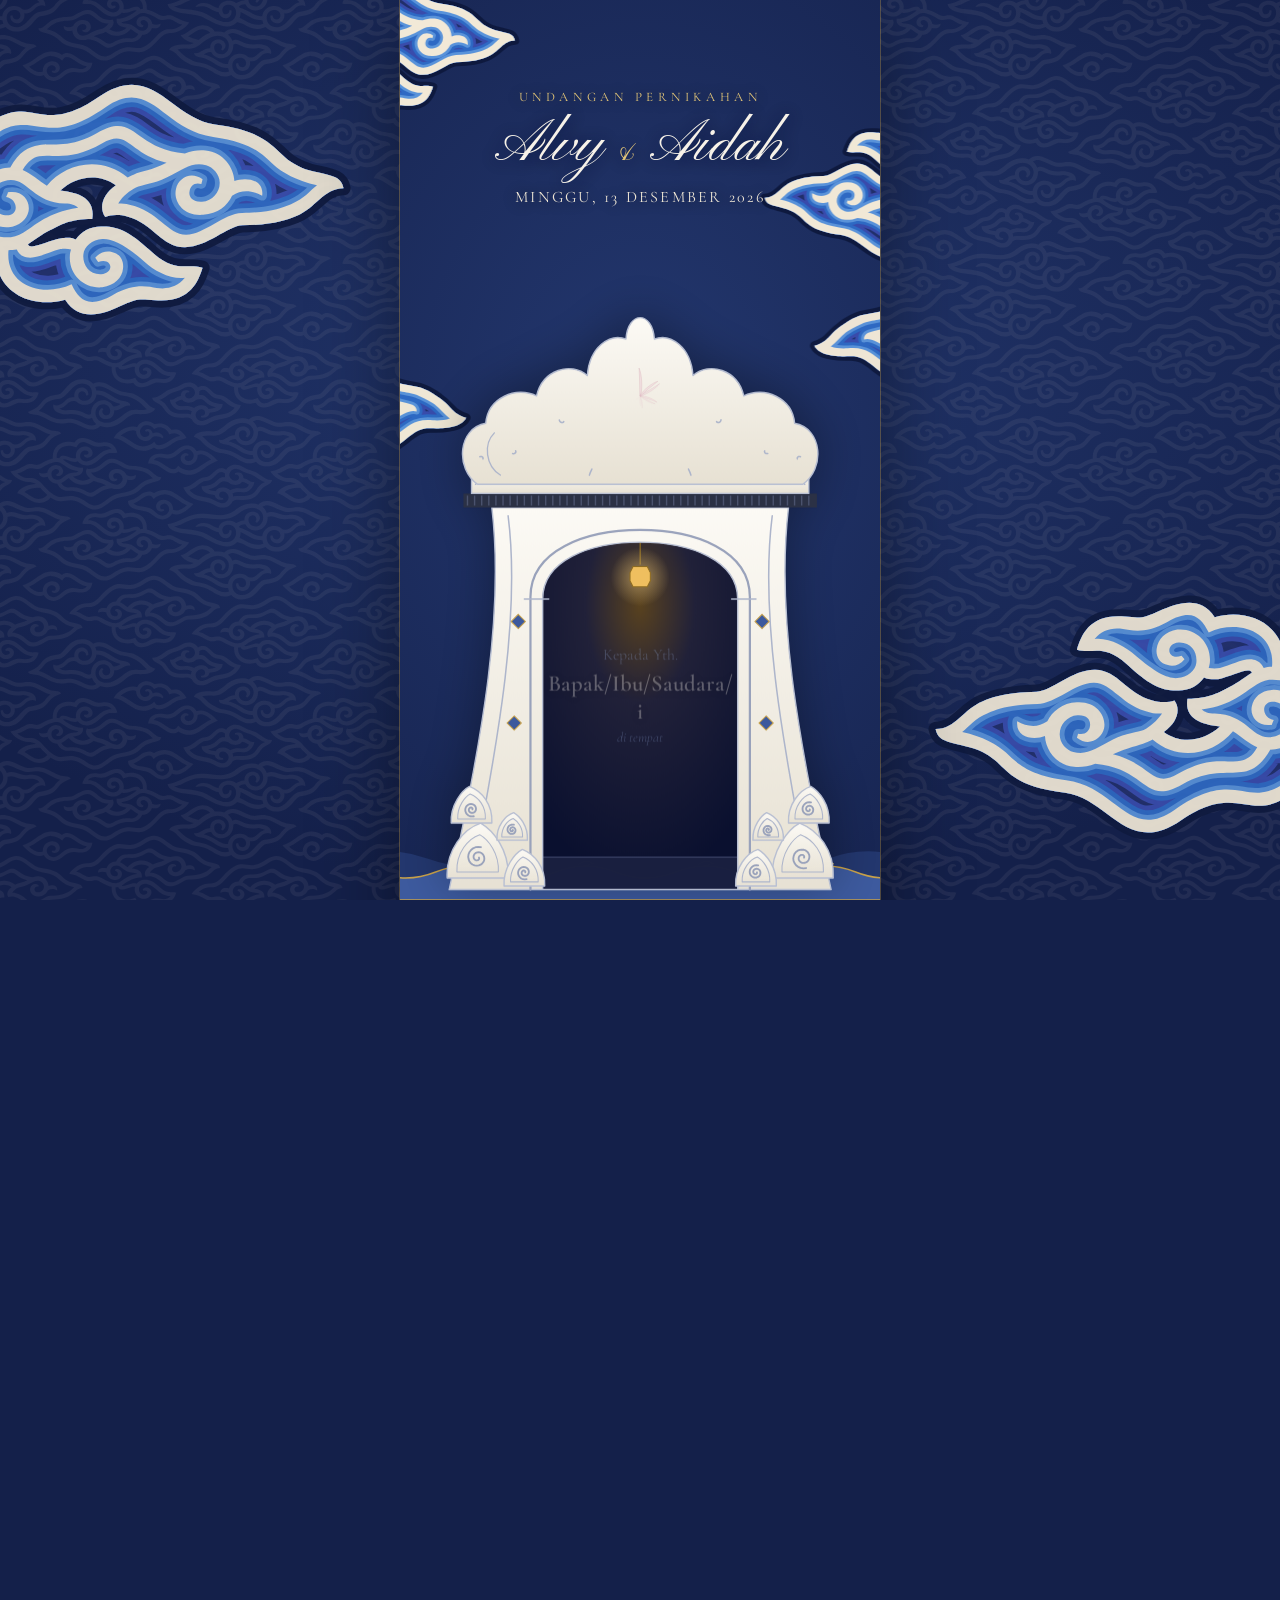
==== commit 6efb5907: "Ganti rekap jumlah ucapan dengan hitung mundur acara Kotak jumlah Ucapan/Hadir/Ragu/Tidak hadir diga" ====
--- a/index.html
+++ b/index.html
@@ -9,7 +9,7 @@
   <meta name="description" content="Undangan pernikahan digital.">
   <link rel="preload" href="assets/fonts/cormorant-garamond-latin-400-normal.woff2" as="font" type="font/woff2" crossorigin>
   <link rel="preload" href="assets/fonts/pinyon-script-latin-400-normal.woff2" as="font" type="font/woff2" crossorigin>
-  <link rel="stylesheet" href="assets/css/style.css?v=2">
+  <link rel="stylesheet" href="assets/css/style.css?v=3">
 </head>
 <body>
   <!-- Sprite ornamen: awan Mega Mendung (Cirebon) -->
@@ -178,7 +178,7 @@
         <button class="btn btn--ink wish-form__submit" type="submit" id="wish-submit">Kirim Ucapan</button>
       </form>
 
-      <div class="wish-stats" id="wish-stats" data-reveal hidden></div>
+      <div class="countdown" id="countdown" data-reveal role="timer" aria-label="Hitung mundur menuju hari pernikahan" hidden></div>
       <div class="wishes" id="wishes" data-reveal aria-live="polite">
         <p class="wishes__empty" id="wishes-status">Memuat ucapan…</p>
       </div>
@@ -226,7 +226,7 @@
   <script defer src="assets/vendor/gsap/gsap.min.js"></script>
   <script defer src="assets/vendor/gsap/ScrollTrigger.min.js"></script>
   <script defer src="assets/js/ornaments.js?v=2"></script>
-  <script defer src="assets/js/main.js?v=2"></script>
+  <script defer src="assets/js/main.js?v=3"></script>
   <script defer src="assets/js/motion.js?v=2"></script>
 </body>
 </html>
--- a/assets/css/style.css
+++ b/assets/css/style.css
@@ -301,10 +301,11 @@
 .wish-form__submit { justify-self: center; min-width: 180px; }
 .wish-form__submit:disabled { opacity: .6; cursor: progress; }
 
-.wish-stats { display: grid; grid-template-columns: repeat(4, 1fr); gap: 6px; margin: 28px 0 14px; }
-.wish-stat { padding: 8px 4px; border-radius: 6px; background: var(--indigo-900); color: var(--krem); line-height: 1.2; }
-.wish-stat strong { display: block; font-size: 24px; color: var(--emas-terang); }
-.wish-stat span { font-size: 12px; letter-spacing: .08em; text-transform: uppercase; }
+.countdown { display: grid; grid-template-columns: repeat(4, 1fr); gap: 6px; margin: 28px 0 14px; }
+.countdown__unit { padding: 8px 4px; border-radius: 6px; background: var(--indigo-900); color: var(--krem); line-height: 1.2; }
+.countdown__unit strong { display: block; font-size: 24px; color: var(--emas-terang); font-variant-numeric: tabular-nums; }
+.countdown__unit span { font-size: 12px; letter-spacing: .08em; text-transform: uppercase; }
+.countdown__done { grid-column: 1 / -1; padding: 10px; border-radius: 6px; background: var(--indigo-900); color: var(--emas-terang); font-style: italic; }
 .wishes { display: grid; gap: 10px; max-height: 460px; overflow-y: auto; padding: 4px 4px 4px 0; text-align: left; overscroll-behavior: contain; }
 .wishes__empty { text-align: center; font-style: italic; color: var(--tinta-2); padding: 12px 0; }
 .wish { padding: 12px 14px; border-radius: 6px; background: #fff; box-shadow: 0 0 0 1px rgba(201, 162, 74, .35); }
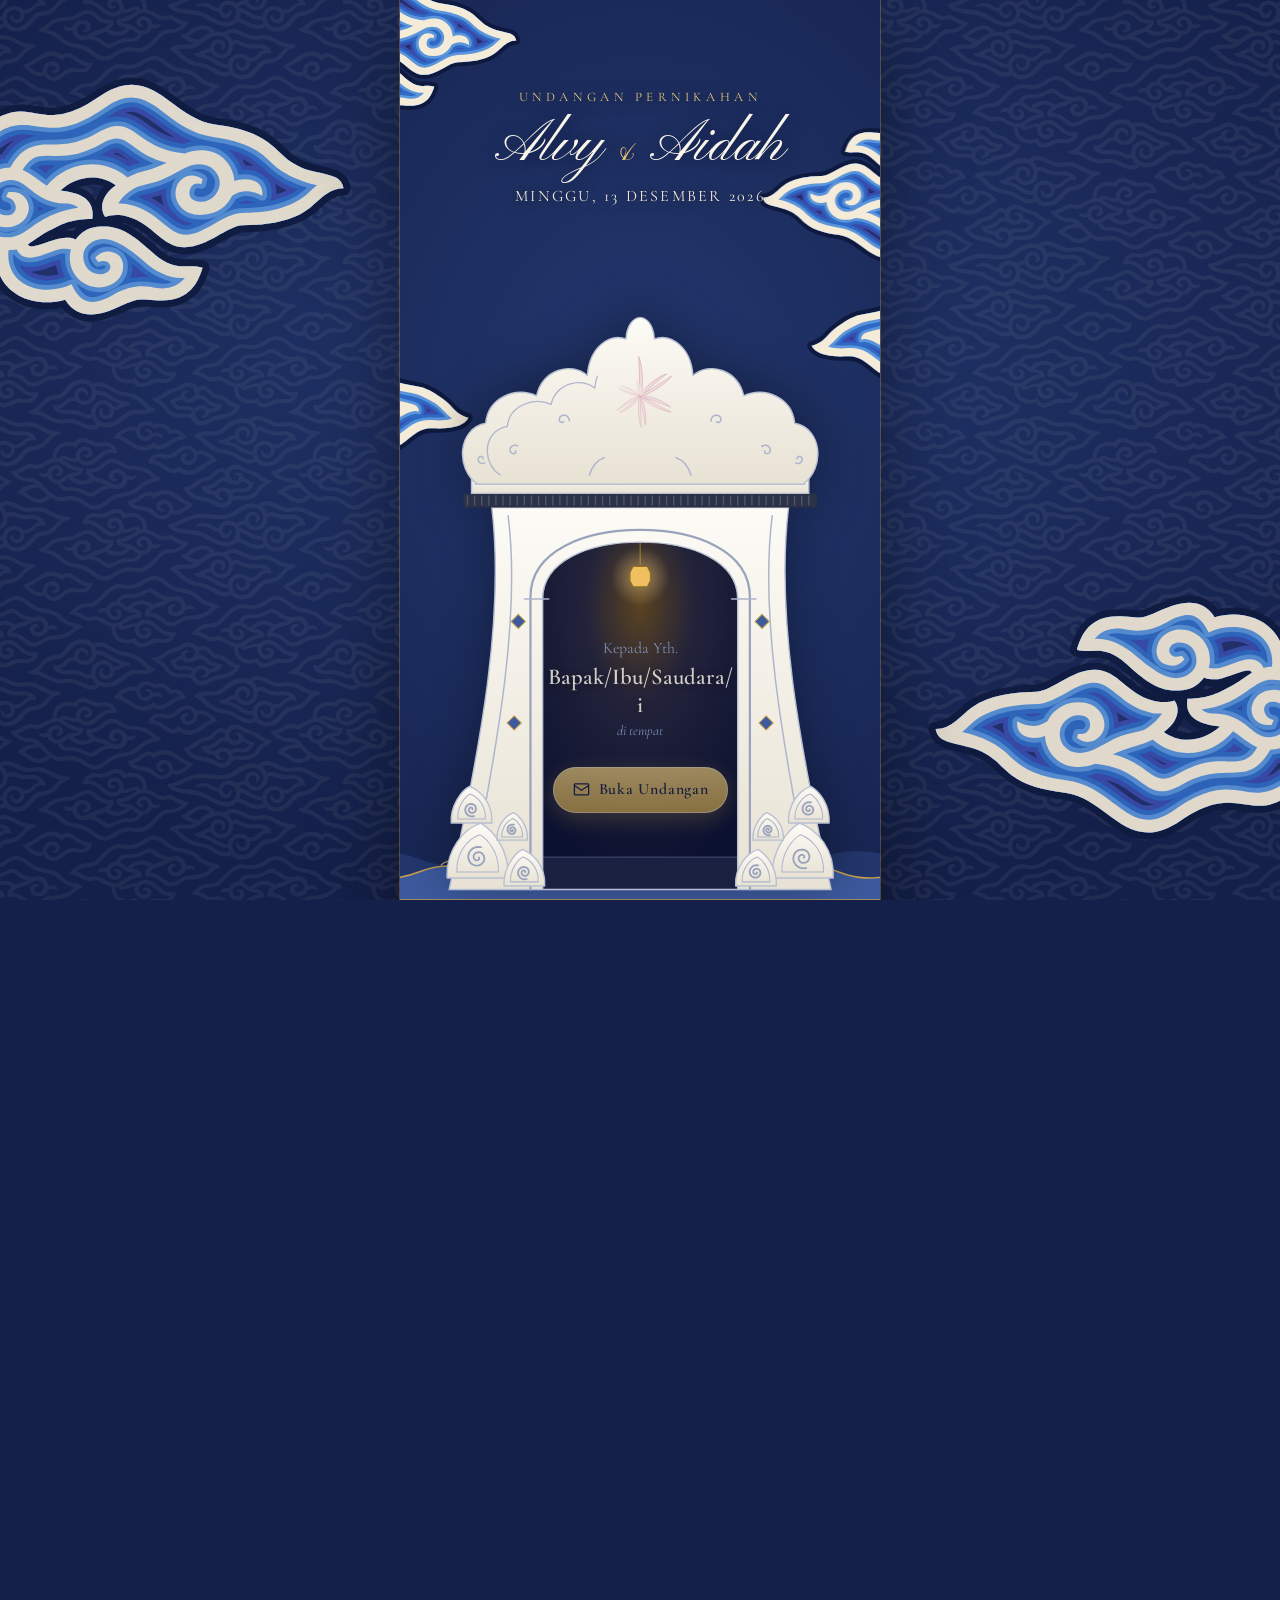
==== commit 2ad427ba: "Hapus hitung mundur dari bagian ucapan Versi aset dinaikkan ke v=4.  Co-Authored-By: Claude Opus 5.5" ====
--- a/index.html
+++ b/index.html
@@ -9,7 +9,7 @@
   <meta name="description" content="Undangan pernikahan digital.">
   <link rel="preload" href="assets/fonts/cormorant-garamond-latin-400-normal.woff2" as="font" type="font/woff2" crossorigin>
   <link rel="preload" href="assets/fonts/pinyon-script-latin-400-normal.woff2" as="font" type="font/woff2" crossorigin>
-  <link rel="stylesheet" href="assets/css/style.css?v=3">
+  <link rel="stylesheet" href="assets/css/style.css?v=4">
 </head>
 <body>
   <!-- Sprite ornamen: awan Mega Mendung (Cirebon) -->
@@ -178,7 +178,6 @@
         <button class="btn btn--ink wish-form__submit" type="submit" id="wish-submit">Kirim Ucapan</button>
       </form>
 
-      <div class="countdown" id="countdown" data-reveal role="timer" aria-label="Hitung mundur menuju hari pernikahan" hidden></div>
       <div class="wishes" id="wishes" data-reveal aria-live="polite">
         <p class="wishes__empty" id="wishes-status">Memuat ucapan…</p>
       </div>
@@ -226,7 +225,7 @@
   <script defer src="assets/vendor/gsap/gsap.min.js"></script>
   <script defer src="assets/vendor/gsap/ScrollTrigger.min.js"></script>
   <script defer src="assets/js/ornaments.js?v=2"></script>
-  <script defer src="assets/js/main.js?v=3"></script>
+  <script defer src="assets/js/main.js?v=4"></script>
   <script defer src="assets/js/motion.js?v=2"></script>
 </body>
 </html>
--- a/assets/css/style.css
+++ b/assets/css/style.css
@@ -301,11 +301,6 @@
 .wish-form__submit { justify-self: center; min-width: 180px; }
 .wish-form__submit:disabled { opacity: .6; cursor: progress; }
 
-.countdown { display: grid; grid-template-columns: repeat(4, 1fr); gap: 6px; margin: 28px 0 14px; }
-.countdown__unit { padding: 8px 4px; border-radius: 6px; background: var(--indigo-900); color: var(--krem); line-height: 1.2; }
-.countdown__unit strong { display: block; font-size: 24px; color: var(--emas-terang); font-variant-numeric: tabular-nums; }
-.countdown__unit span { font-size: 12px; letter-spacing: .08em; text-transform: uppercase; }
-.countdown__done { grid-column: 1 / -1; padding: 10px; border-radius: 6px; background: var(--indigo-900); color: var(--emas-terang); font-style: italic; }
 .wishes { display: grid; gap: 10px; max-height: 460px; overflow-y: auto; padding: 4px 4px 4px 0; text-align: left; overscroll-behavior: contain; }
 .wishes__empty { text-align: center; font-style: italic; color: var(--tinta-2); padding: 12px 0; }
 .wish { padding: 12px 14px; border-radius: 6px; background: #fff; box-shadow: 0 0 0 1px rgba(201, 162, 74, .35); }
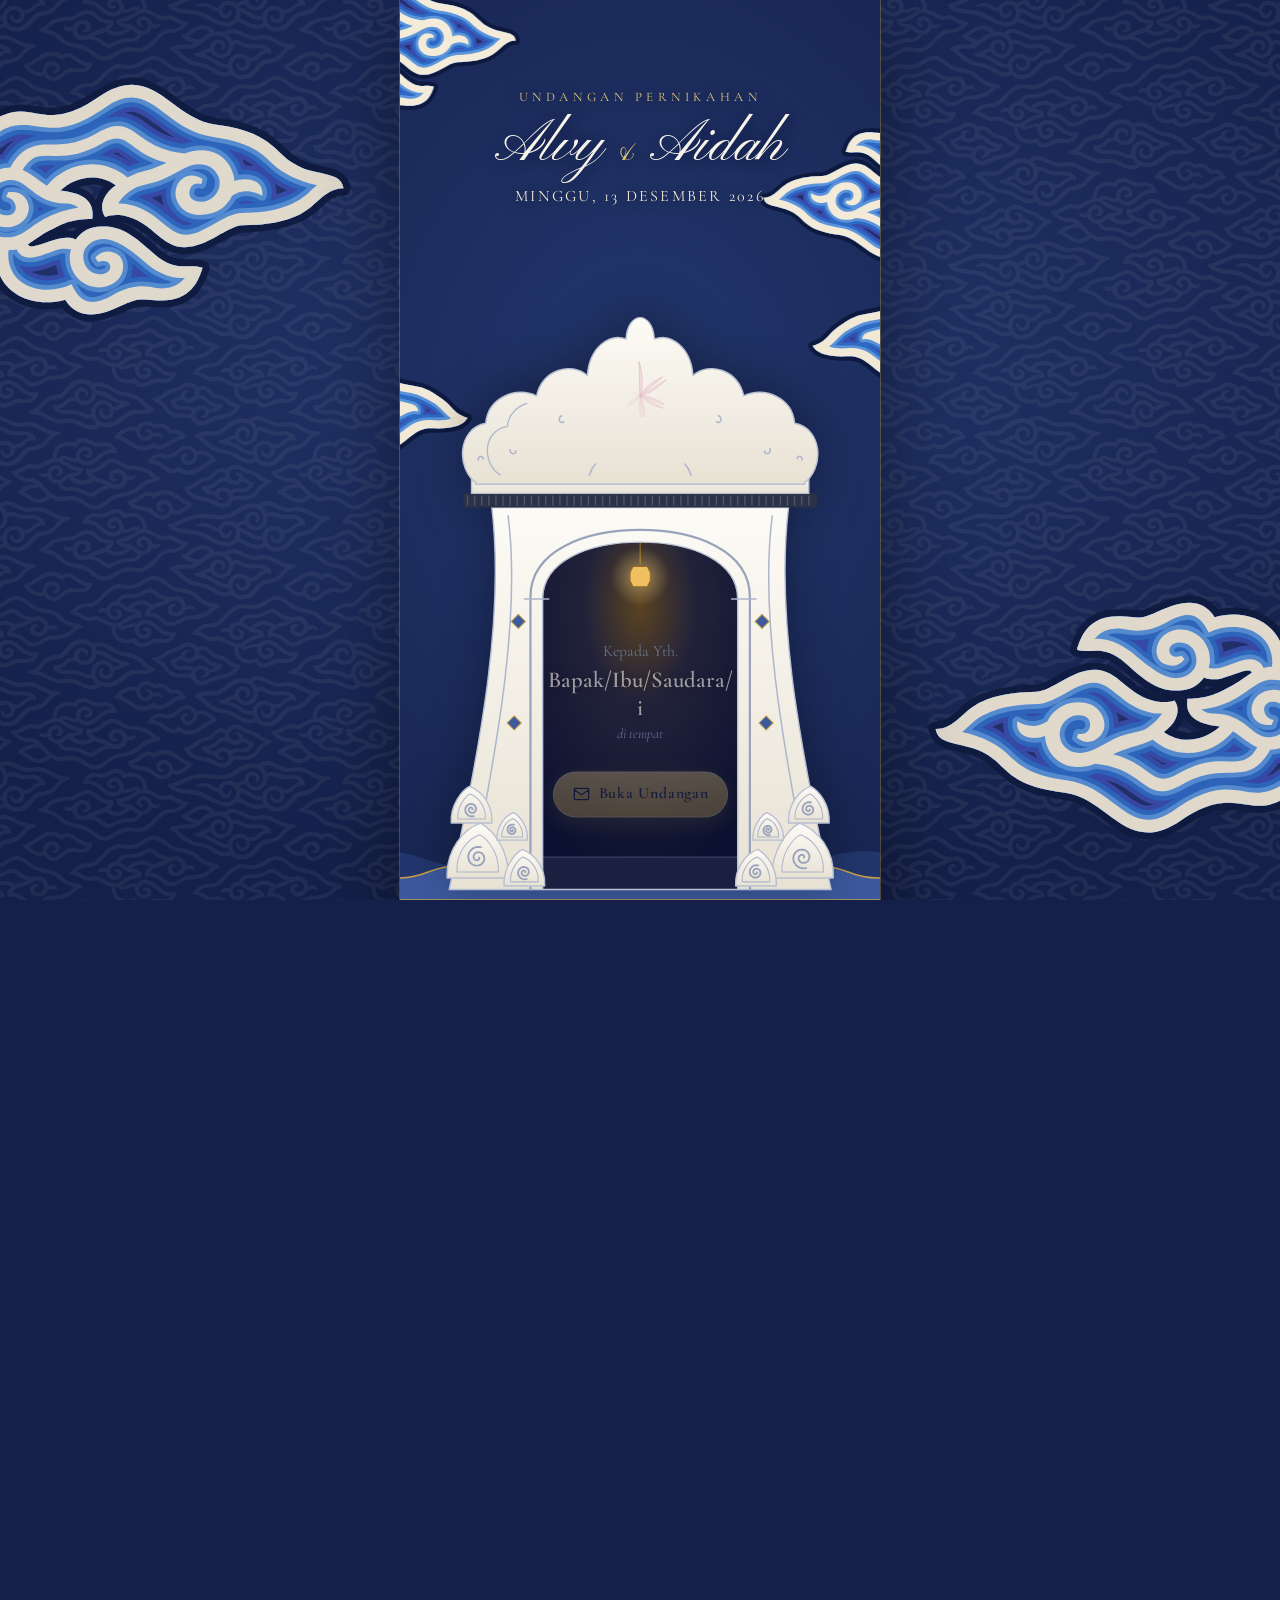
==== commit 11d60a9b: "Update color variables and stylesheet version for improved styling" ====
--- a/index.html
+++ b/index.html
@@ -9,7 +9,7 @@
   <meta name="description" content="Undangan pernikahan digital.">
   <link rel="preload" href="assets/fonts/cormorant-garamond-latin-400-normal.woff2" as="font" type="font/woff2" crossorigin>
   <link rel="preload" href="assets/fonts/pinyon-script-latin-400-normal.woff2" as="font" type="font/woff2" crossorigin>
-  <link rel="stylesheet" href="assets/css/style.css?v=4">
+  <link rel="stylesheet" href="assets/css/style.css?v=5">
 </head>
 <body>
   <!-- Sprite ornamen: awan Mega Mendung (Cirebon) -->
--- a/assets/css/style.css
+++ b/assets/css/style.css
@@ -17,7 +17,7 @@
   --indigo-300: #8ea3d1;
   --emas: #c9a24a;
   --emas-terang: #e6c878;
-  --emas-gelap: #8f6d22;
+  --emas-gelap: #7d5e1b;
   --krem: #f5ecd9;
   --wk-blush: #f1dade; --wk-stamen: #e9c75a;
   --kertas: #faf5ea;
@@ -311,7 +311,7 @@
 .wish__badge--tidak { background: #8a4b45; }
 .wish__badge--ragu { background: var(--emas-gelap); }
 .wish__text { margin-top: 4px; font-size: 17px; color: var(--tinta-2); white-space: pre-line; overflow-wrap: anywhere; }
-.wish__time { display: block; margin-top: 4px; font-size: 13px; color: #8a8170; }
+.wish__time { display: block; margin-top: 4px; font-size: 13px; color: #6f6656; }
 
 /* Penutup */
 .penutup { padding-bottom: 150px; }
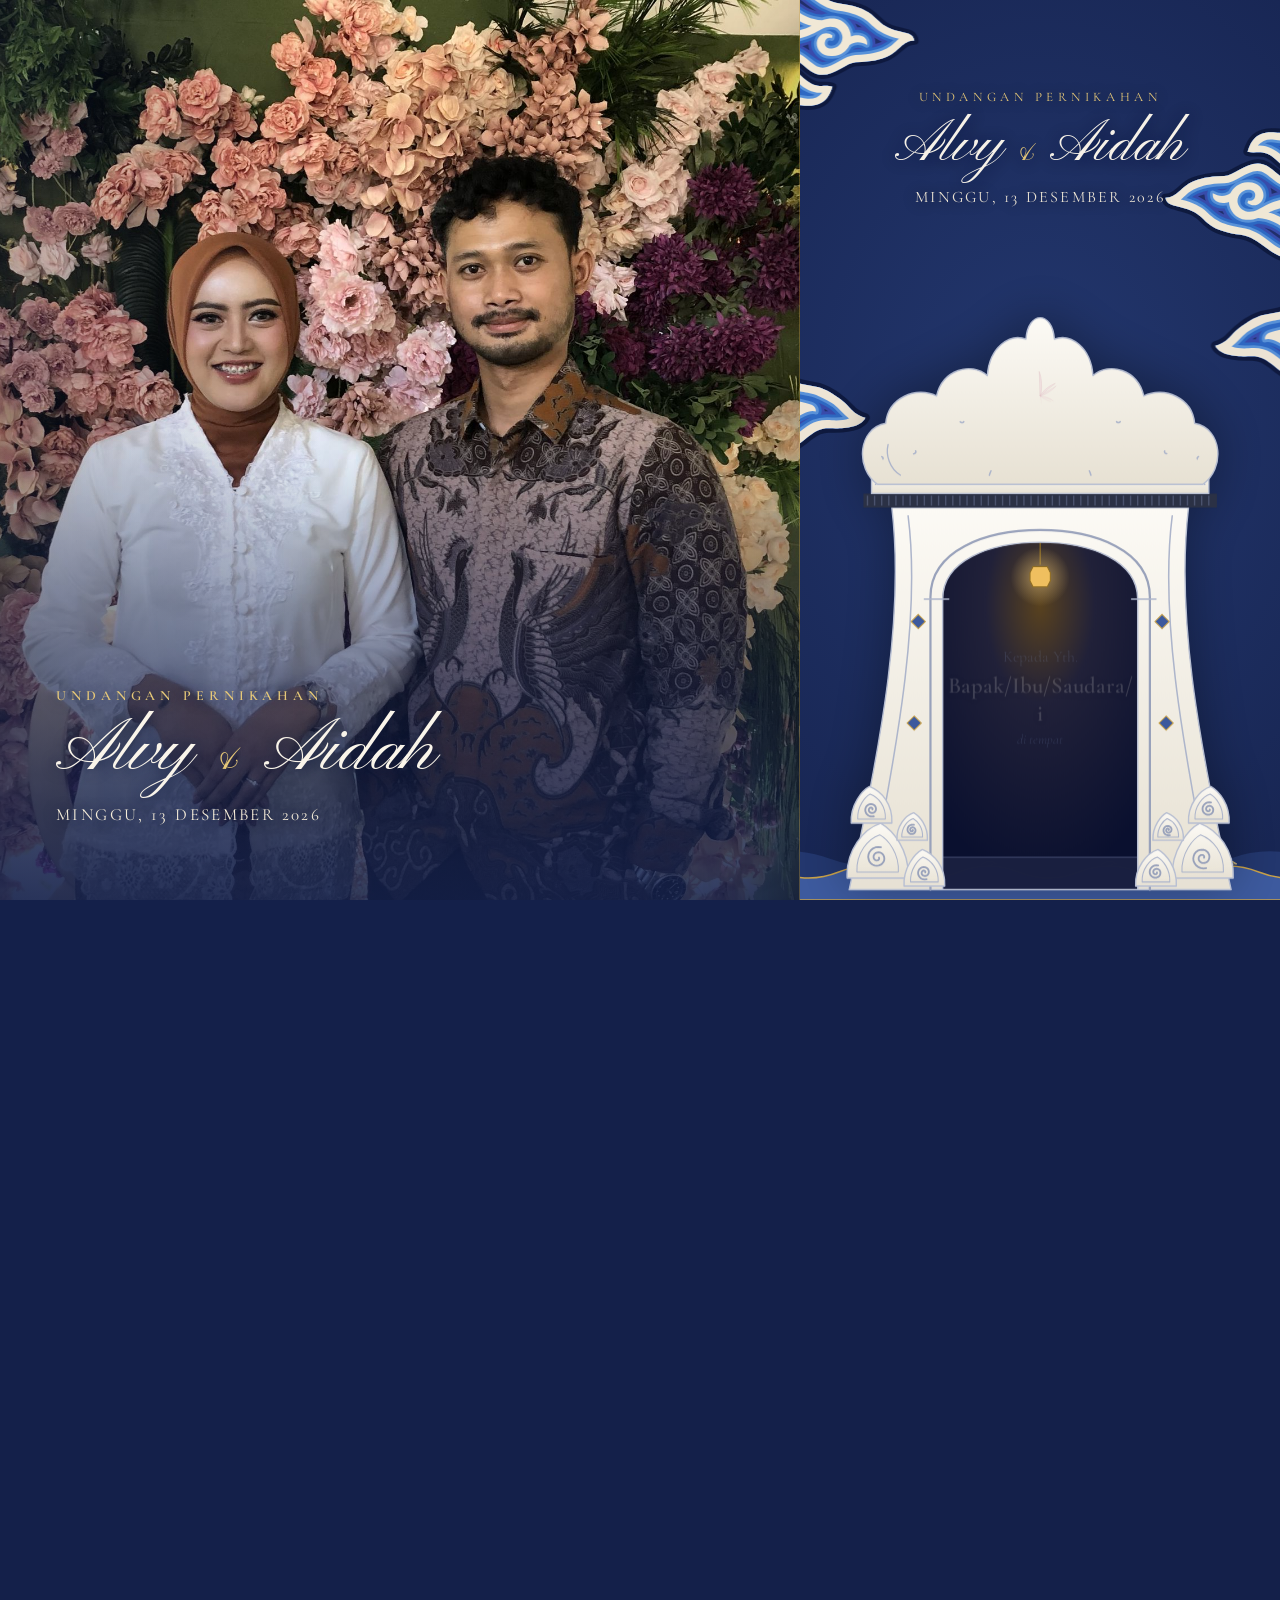
==== commit 1cd10109: "Add new images and update layout for wedding invitation; enhance styling for large screens" ====
--- a/index.html
+++ b/index.html
@@ -1,5 +1,5 @@
 <!doctype html>
-<html lang="id" class="is-locked">
+<html lang="id" class="is-locked has-side-photo">
 <head>
   <meta charset="utf-8">
   <meta name="viewport" content="width=device-width, initial-scale=1, viewport-fit=cover">
@@ -9,7 +9,7 @@
   <meta name="description" content="Undangan pernikahan digital.">
   <link rel="preload" href="assets/fonts/cormorant-garamond-latin-400-normal.woff2" as="font" type="font/woff2" crossorigin>
   <link rel="preload" href="assets/fonts/pinyon-script-latin-400-normal.woff2" as="font" type="font/woff2" crossorigin>
-  <link rel="stylesheet" href="assets/css/style.css?v=5">
+  <link rel="stylesheet" href="assets/css/style.css?v=10">
 </head>
 <body>
   <!-- Sprite ornamen: awan Mega Mendung (Cirebon) -->
@@ -36,6 +36,18 @@
   <div class="stage" aria-hidden="true">
     <svg class="stage__cloud stage__cloud--l"><use href="#mm"/></svg>
     <svg class="stage__cloud stage__cloud--r"><use href="#mm-2"/></svg>
+    <!-- Layar lebar: foto besar di kiri, undangan di kanan (diisi dari data.js fotoSamping) -->
+    <div class="stage__photo" id="stage-photo">
+      <div class="stage__caption">
+        <p class="stage__eyebrow">Undangan Pernikahan</p>
+        <p class="script stage__names">
+          <span data-urut="pria" data-bind="pria.panggilan"></span>
+          <span class="amp">&amp;</span>
+          <span data-urut="wanita" data-bind="wanita.panggilan"></span>
+        </p>
+        <p class="stage__date" id="stage-date"></p>
+      </div>
+    </div>
   </div>
 
   <!-- ============ COVER ============ -->
@@ -94,25 +106,47 @@
       <p class="salam__intro" data-reveal data-bind="teks.pengantar"></p>
 
       <div class="couple">
-        <article class="person" data-reveal data-urut="pria">
-          <span class="person__origin" data-bind="pria.asal"></span>
-          <h2 class="script person__nick" data-bind="pria.panggilan"></h2>
-          <p class="person__full" data-bind="pria.lengkap"></p>
-          <p class="person__parents">
-            <span data-bind="pria.keterangan"></span><br>
-            <span data-bind="pria.ayah"></span> &amp; <span data-bind="pria.ibu"></span>
+        <article class="person" data-urut="pria">
+          <div class="person__top">
+            <div class="person__frame" data-reveal hidden>
+              <figure class="person__photo" data-foto="pria"><img alt="" loading="lazy" decoding="async"></figure>
+              <svg class="cloud person__deco person__deco--cloud" aria-hidden="true"><use href="#mm-3"/></svg>
+            </div>
+            <div class="person__head" data-reveal>
+              <p class="person__role">Mempelai Pria</p>
+              <h2 class="script person__nick" data-bind="pria.panggilan"></h2>
+              <span class="person__origin" data-bind="pria.asal"></span>
+            </div>
+          </div>
+          <p class="person__full" data-reveal data-bind="pria.lengkap"></p>
+          <p class="person__parents" data-reveal>
+            <span class="person__ket" data-bind="pria.keterangan"></span>
+            <span class="person__parent" data-bind="pria.ayah"></span>
+            <span class="person__and">&amp;</span>
+            <span class="person__parent" data-bind="pria.ibu"></span>
           </p>
         </article>
 
         <div class="couple__amp script" data-reveal aria-hidden="true">&amp;</div>
 
-        <article class="person" data-reveal data-urut="wanita">
-          <span class="person__origin person__origin--sea" data-bind="wanita.asal"></span>
-          <h2 class="script person__nick" data-bind="wanita.panggilan"></h2>
-          <p class="person__full" data-bind="wanita.lengkap"></p>
-          <p class="person__parents">
-            <span data-bind="wanita.keterangan"></span><br>
-            <span data-bind="wanita.ayah"></span> &amp; <span data-bind="wanita.ibu"></span>
+        <article class="person" data-urut="wanita">
+          <div class="person__top">
+            <div class="person__frame" data-reveal hidden>
+              <figure class="person__photo" data-foto="wanita"><img alt="" loading="lazy" decoding="async"></figure>
+              <div class="wk person__deco person__deco--flower" data-orn="flower" data-leaves></div>
+            </div>
+            <div class="person__head" data-reveal>
+              <p class="person__role">Mempelai Wanita</p>
+              <h2 class="script person__nick" data-bind="wanita.panggilan"></h2>
+              <span class="person__origin person__origin--sea" data-bind="wanita.asal"></span>
+            </div>
+          </div>
+          <p class="person__full" data-reveal data-bind="wanita.lengkap"></p>
+          <p class="person__parents" data-reveal>
+            <span class="person__ket" data-bind="wanita.keterangan"></span>
+            <span class="person__parent" data-bind="wanita.ayah"></span>
+            <span class="person__and">&amp;</span>
+            <span class="person__parent" data-bind="wanita.ibu"></span>
           </p>
         </article>
       </div>
@@ -221,11 +255,11 @@
 
   <div class="toast" id="toast" role="status" aria-live="polite"></div>
 
-  <script defer src="assets/js/data.js?v=2"></script>
+  <script defer src="assets/js/data.js?v=9"></script>
   <script defer src="assets/vendor/gsap/gsap.min.js"></script>
   <script defer src="assets/vendor/gsap/ScrollTrigger.min.js"></script>
   <script defer src="assets/js/ornaments.js?v=2"></script>
-  <script defer src="assets/js/main.js?v=4"></script>
+  <script defer src="assets/js/main.js?v=7"></script>
   <script defer src="assets/js/motion.js?v=2"></script>
 </body>
 </html>
--- a/assets/css/style.css
+++ b/assets/css/style.css
@@ -68,6 +68,27 @@
 .stage__cloud--l { left: -12vw; top: 8vh; }
 .stage__cloud--r { right: -12vw; bottom: 6vh; transform: scaleX(-1); }
 @media (max-width: 560px) { .stage { display: none; } }
+
+/* Layar lebar (≥ 900px): foto besar di sisi kiri, kolom undangan (480px) menempel di sisi kanan. */
+.stage__photo { display: none; }
+@media (min-width: 900px) {
+  .stage__photo { display: block; position: absolute; top: 0; bottom: 0; left: 0; width: calc(100% - 480px);
+    background: var(--indigo-900) 58% 30% / cover no-repeat; opacity: 0; transition: opacity 1.4s ease; }
+  .stage__photo.is-ready { opacity: 1; }
+  .stage__photo::before { content: ""; position: absolute; inset: 0; pointer-events: none;
+    background: linear-gradient(0deg, rgba(20, 32, 74, .88) 0%, rgba(20, 32, 74, .55) 24%, rgba(20, 32, 74, 0) 52%),
+                linear-gradient(90deg, rgba(20, 32, 74, .3), rgba(20, 32, 74, 0) 40%); }
+  .stage.has-photos { background-image: none; }
+  .stage.has-photos .stage__cloud { display: none; }
+  html.has-side-photo .app, html.has-side-photo .cover { margin: 0 0 0 auto; }
+  html.has-side-photo .music { right: 16px; }
+  html.has-side-photo .toast { left: calc(100% - 240px); }
+}
+.stage__caption { position: absolute; z-index: 1; left: 7%; right: 7%; bottom: 8%; color: var(--krem); text-shadow: 0 1px 14px rgba(15, 26, 62, .9); }
+.stage__eyebrow { font-size: 14px; font-weight: 600; letter-spacing: .35em; text-transform: uppercase; color: var(--emas-terang); }
+.stage__names { margin-top: 4px; font-size: clamp(48px, 5.8vw, 96px); line-height: 1.1; color: var(--kertas); }
+.stage__names .amp { font-size: .6em; color: var(--emas-terang); }
+.stage__date { margin-top: 8px; font-size: 17px; letter-spacing: .14em; text-transform: uppercase; }
 
 /* ---- Kolom undangan ---- */
 .app { position: relative; z-index: 1; width: var(--col); margin: 0 auto; background: var(--kertas); overflow: hidden;
@@ -200,14 +221,38 @@
 .ayat__arti { margin: 14px 0 10px; font-size: 17px; font-style: italic; color: var(--tinta-2); }
 .ayat__src { font-weight: 600; color: var(--emas-gelap); letter-spacing: .08em; font-size: 15px; }
 .salam__intro { max-width: 34ch; margin: 0 auto 30px; color: var(--tinta-2); }
-.couple { display: grid; gap: 10px; }
-.person { padding: 10px 0; }
-.person__origin { display: inline-block; font-size: 12px; letter-spacing: .3em; text-transform: uppercase; color: var(--kertas);
-  background: var(--indigo-700); padding: 3px 12px 3px 14px; border-radius: 99px; }
+.couple { display: grid; gap: 8px; }
+.person { padding: 10px 0 6px; }
+
+/* Foto oval tinggi di satu sisi, nama di sisi lain; bergantian kiri/kanan (mengikuti urutan, bukan gender) */
+.person__top { display: flex; align-items: center; justify-content: center; gap: 12px; }
+.couple > .person:last-child .person__top { flex-direction: row-reverse; }
+.person__frame { position: relative; flex: 0 0 54%; max-width: 250px; }
+.person__frame::before { content: ""; position: absolute; inset: 0; border: 1px solid var(--emas); border-radius: 999px; transform: translate(-10px, -8px); }
+.couple > .person:last-child .person__frame::before { transform: translate(10px, -8px); }
+.person__photo { position: relative; z-index: 1; margin: 0; aspect-ratio: 5 / 7; border-radius: 999px; overflow: hidden; background: var(--krem);
+  box-shadow: 0 0 0 2px var(--emas), 0 16px 30px rgba(20, 32, 74, .2); }
+.person__photo img { display: block; width: 100%; height: 100%; object-fit: cover; }
+/* ornamen daerah di sudut luar foto: awan Mega Mendung (Cirebon) / Wijayakusuma (Cilacap) */
+.person__deco { position: absolute; z-index: 2; bottom: 2%; pointer-events: none; filter: drop-shadow(0 6px 10px rgba(20, 32, 74, .22)); }
+.couple > .person:first-child .person__deco { left: -12%; }
+.couple > .person:last-child .person__deco { right: -12%; }
+.person__deco--cloud { width: 64%; }
+.person__deco--flower { width: 48%; height: auto; aspect-ratio: 1; }
+.person__deco--flower svg { width: 100%; height: 100%; display: block; }
+
+.person__head { flex: 1 1 0; min-width: 0; text-align: center; }
+.person__role { font-size: 11px; font-weight: 600; letter-spacing: .26em; text-transform: uppercase; color: var(--emas-gelap); }
+.person__nick { font-size: clamp(42px, 13.5vw, 54px); line-height: 1.1; color: var(--indigo-700); margin: 6px 0 10px; }
+.person__origin { display: inline-block; font-size: 11px; letter-spacing: .22em; text-transform: uppercase; color: var(--kertas);
+  background: var(--indigo-700); padding: 3px 10px 3px 12px; border-radius: 99px; }
 .person__origin--sea { background: var(--indigo-500); }
-.person__nick { font-size: 56px; color: var(--indigo-700); margin-top: 6px; }
-.person__full { font-size: 21px; font-weight: 600; }
-.person__parents { margin-top: 6px; font-size: 17px; color: var(--tinta-2); }
+.person__full { margin-top: 22px; font-size: 21px; font-weight: 600; color: var(--indigo-900); }
+.person__parents { margin: 12px auto 0; padding-top: 12px; max-width: 30ch; font-size: 17px; line-height: 1.45; color: var(--tinta-2);
+  background: linear-gradient(90deg, transparent, var(--emas), transparent) top center / 120px 1px no-repeat; }
+.person__ket { display: block; margin-bottom: 4px; font-size: 16px; font-style: italic; }
+.person__parent { display: block; font-weight: 600; color: var(--tinta); }
+.person__and { display: block; font-family: var(--script); font-size: 26px; line-height: 1.1; color: var(--emas); }
 .couple__amp { font-size: 54px; color: var(--emas); line-height: 1; }
 
 /* Acara */
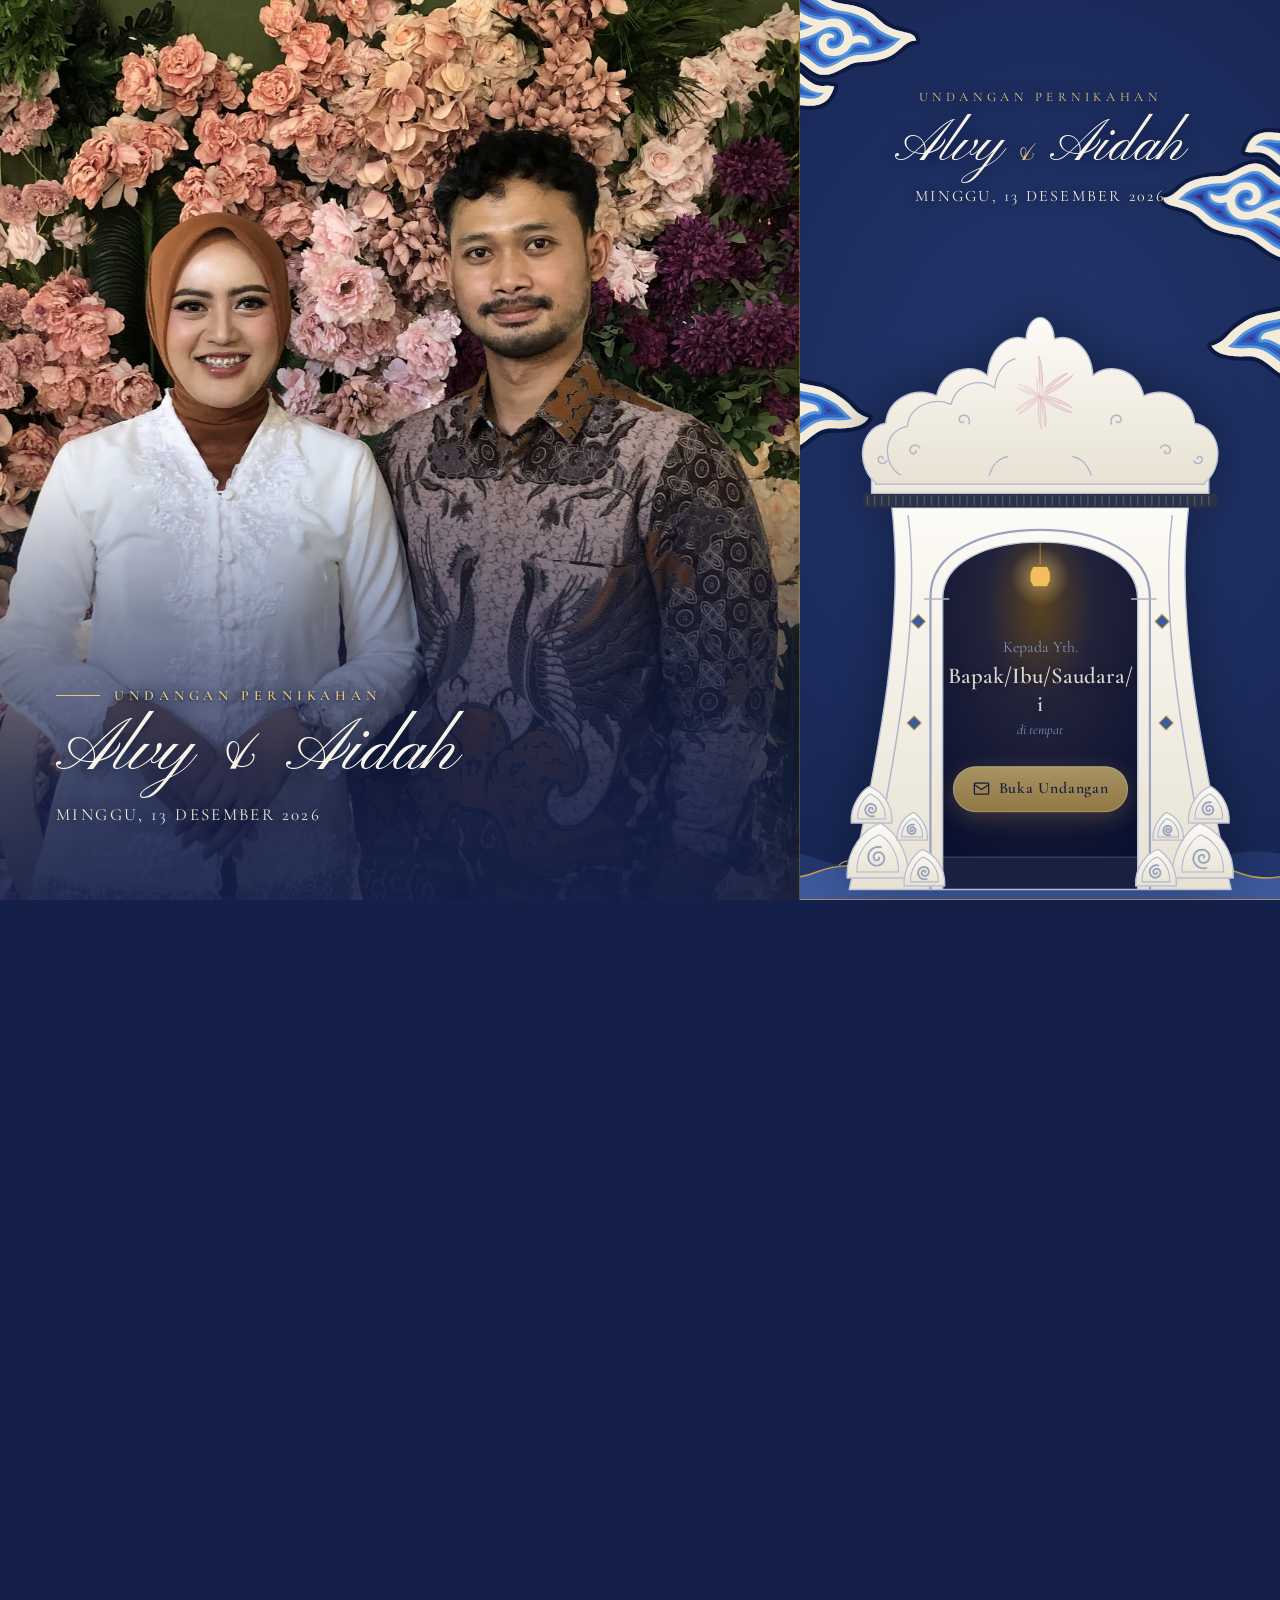
==== commit 9c06957a: "Update wedding invitation layout and functionality; add responsive photo handling and new images" ====
--- a/index.html
+++ b/index.html
@@ -9,7 +9,7 @@
   <meta name="description" content="Undangan pernikahan digital.">
   <link rel="preload" href="assets/fonts/cormorant-garamond-latin-400-normal.woff2" as="font" type="font/woff2" crossorigin>
   <link rel="preload" href="assets/fonts/pinyon-script-latin-400-normal.woff2" as="font" type="font/woff2" crossorigin>
-  <link rel="stylesheet" href="assets/css/style.css?v=10">
+  <link rel="stylesheet" href="assets/css/style.css?v=16">
 </head>
 <body>
   <!-- Sprite ornamen: awan Mega Mendung (Cirebon) -->
@@ -36,16 +36,13 @@
   <div class="stage" aria-hidden="true">
     <svg class="stage__cloud stage__cloud--l"><use href="#mm"/></svg>
     <svg class="stage__cloud stage__cloud--r"><use href="#mm-2"/></svg>
-    <!-- Layar lebar: foto besar di kiri, undangan di kanan (diisi dari data.js fotoSamping) -->
+    <!-- Layar lebar: foto besar di kiri yang berganti mengikuti bagian yang dibaca (diisi dari data.js fotoSamping) -->
     <div class="stage__photo" id="stage-photo">
-      <div class="stage__caption">
-        <p class="stage__eyebrow">Undangan Pernikahan</p>
-        <p class="script stage__names">
-          <span data-urut="pria" data-bind="pria.panggilan"></span>
-          <span class="amp">&amp;</span>
-          <span data-urut="wanita" data-bind="wanita.panggilan"></span>
-        </p>
-        <p class="stage__date" id="stage-date"></p>
+      <div class="stage__layers" id="stage-layers"></div>
+      <div class="stage__caption" id="stage-caption">
+        <p class="stage__eyebrow" id="stage-eyebrow"></p>
+        <p class="script stage__names" id="stage-title"></p>
+        <p class="stage__date" id="stage-sub"></p>
       </div>
     </div>
   </div>
@@ -255,11 +252,11 @@
 
   <div class="toast" id="toast" role="status" aria-live="polite"></div>
 
-  <script defer src="assets/js/data.js?v=9"></script>
+  <script defer src="assets/js/data.js?v=10"></script>
   <script defer src="assets/vendor/gsap/gsap.min.js"></script>
   <script defer src="assets/vendor/gsap/ScrollTrigger.min.js"></script>
   <script defer src="assets/js/ornaments.js?v=2"></script>
-  <script defer src="assets/js/main.js?v=7"></script>
+  <script defer src="assets/js/main.js?v=10"></script>
   <script defer src="assets/js/motion.js?v=2"></script>
 </body>
 </html>
--- a/assets/css/style.css
+++ b/assets/css/style.css
@@ -73,19 +73,29 @@
 .stage__photo { display: none; }
 @media (min-width: 900px) {
   .stage__photo { display: block; position: absolute; top: 0; bottom: 0; left: 0; width: calc(100% - 480px);
-    background: var(--indigo-900) 58% 30% / cover no-repeat; opacity: 0; transition: opacity 1.4s ease; }
+    background: var(--indigo-900); opacity: 0; transition: opacity 1.4s ease; }
   .stage__photo.is-ready { opacity: 1; }
-  .stage__photo::before { content: ""; position: absolute; inset: 0; pointer-events: none;
-    background: linear-gradient(0deg, rgba(20, 32, 74, .88) 0%, rgba(20, 32, 74, .55) 24%, rgba(20, 32, 74, 0) 52%),
-                linear-gradient(90deg, rgba(20, 32, 74, .3), rgba(20, 32, 74, 0) 40%); }
+  .stage__layers, .stage__layer { position: absolute; inset: 0; }
+  /* foto aktif memudar masuk sambil mendekat pelan (zoom); saat keluar kembali ke ukuran awal tanpa terlihat */
+  .stage__layer { background: center 30% / cover no-repeat; opacity: 0; transform: scale(1); will-change: opacity, transform;
+    transition: opacity 1.1s ease, transform 16s cubic-bezier(.2, .55, .3, 1); }
+  .stage__layer.is-active { opacity: 1; transform: scale(1.09); }
+  /* bayangan bawah yang halus (hanya di belakang teks) + vignette lembut supaya foto menyatu dengan biru indigo */
+  .stage__photo::before { content: ""; position: absolute; inset: 0; z-index: 1; pointer-events: none;
+    background: radial-gradient(130% 100% at 42% 38%, rgba(20, 32, 74, 0) 52%, rgba(20, 32, 74, .5) 100%); }
+  .stage__photo::after { content: ""; position: absolute; inset: 0; z-index: 1; pointer-events: none;
+    background: linear-gradient(0deg, rgba(20, 32, 74, .9) 0%, rgba(20, 32, 74, .78) 14%, rgba(20, 32, 74, .56) 26%, rgba(20, 32, 74, .26) 38%, rgba(20, 32, 74, .08) 46%, rgba(20, 32, 74, 0) 54%); }
   .stage.has-photos { background-image: none; }
   .stage.has-photos .stage__cloud { display: none; }
   html.has-side-photo .app, html.has-side-photo .cover { margin: 0 0 0 auto; }
   html.has-side-photo .music { right: 16px; }
   html.has-side-photo .toast { left: calc(100% - 240px); }
 }
-.stage__caption { position: absolute; z-index: 1; left: 7%; right: 7%; bottom: 8%; color: var(--krem); text-shadow: 0 1px 14px rgba(15, 26, 62, .9); }
-.stage__eyebrow { font-size: 14px; font-weight: 600; letter-spacing: .35em; text-transform: uppercase; color: var(--emas-terang); }
+.stage__caption { position: absolute; z-index: 3; left: 7%; right: 7%; bottom: 8%; color: var(--krem); text-shadow: 0 1px 14px rgba(15, 26, 62, .9); transition: opacity .3s ease; }
+.stage__caption.is-out { opacity: 0; }
+.stage__caption--name .stage__date { font-size: 21px; letter-spacing: .04em; text-transform: none; }
+.stage__eyebrow { text-shadow: 0 0 12px rgba(15, 26, 62, .95), 0 1px 3px rgba(15, 26, 62, .9); display: flex; align-items: center; gap: 14px; font-size: 14px; font-weight: 600; letter-spacing: .35em; text-transform: uppercase; color: var(--emas-terang); }
+.stage__eyebrow::before { content: ""; width: 44px; height: 1px; background: var(--emas-terang); }
 .stage__names { margin-top: 4px; font-size: clamp(48px, 5.8vw, 96px); line-height: 1.1; color: var(--kertas); }
 .stage__names .amp { font-size: .6em; color: var(--emas-terang); }
 .stage__date { margin-top: 8px; font-size: 17px; letter-spacing: .14em; text-transform: uppercase; }
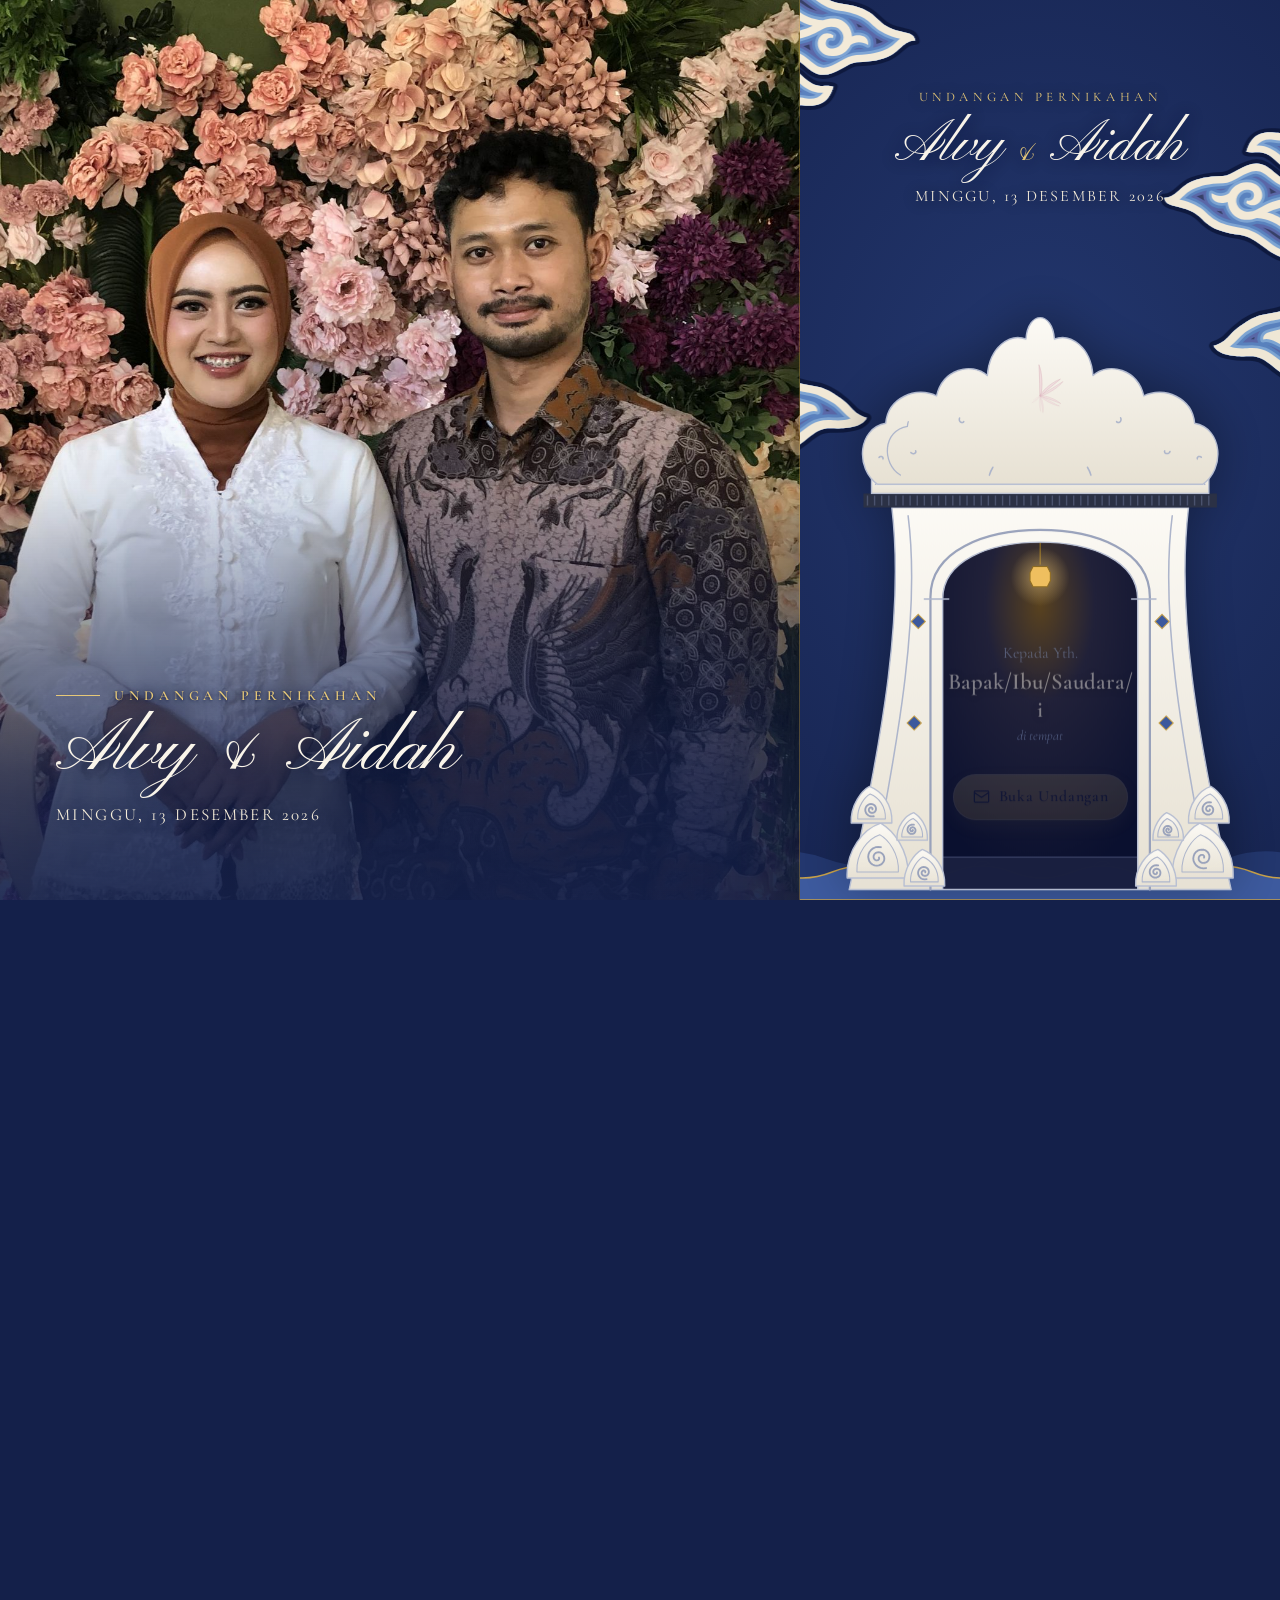
==== commit bdd479b9: "Update color variables and stylesheet version for improved styling; add new mauve color for design e" ====
--- a/index.html
+++ b/index.html
@@ -9,7 +9,7 @@
   <meta name="description" content="Undangan pernikahan digital.">
   <link rel="preload" href="assets/fonts/cormorant-garamond-latin-400-normal.woff2" as="font" type="font/woff2" crossorigin>
   <link rel="preload" href="assets/fonts/pinyon-script-latin-400-normal.woff2" as="font" type="font/woff2" crossorigin>
-  <link rel="stylesheet" href="assets/css/style.css?v=16">
+  <link rel="stylesheet" href="assets/css/style.css?v=17">
 </head>
 <body>
   <!-- Sprite ornamen: awan Mega Mendung (Cirebon) -->
--- a/assets/css/style.css
+++ b/assets/css/style.css
@@ -23,11 +23,12 @@
   --kertas: #faf5ea;
   --tinta: #1d1a16;
   --tinta-2: #4a4337;
+  --mawar: #cf9a92; /* merah muda debu, diambil dari bunga di foto */
 
   /* lapisan awan Mega Mendung — versi gelap (default) */
   /* Mega Mendung: 7 gradasi seperti batik (tepi gelap → tengah terang), garis putih */
   /* Mega Mendung: garis luar, garis krem, pita terang → inti gelap */
-  --mm-1: #0f1a3e; --mm-line: #f5ecd9; --mm-2: #5b95dc; --mm-3: #2f6bc6; --mm-4: #3a4dae; --mm-5: #22306c;
+  --mm-1: #0f1a3e; --mm-line: #f5ecd9; --mm-2: #80a7d5; --mm-3: #5c84c0; --mm-4: #5c69a9; --mm-5: #384169;
 
   --col: min(100%, 480px);
   --serif: "Cormorant Garamond", Georgia, "Times New Roman", serif;
@@ -208,7 +209,7 @@
 /* ============ SECTIONS ============ */
 .sec { position: relative; padding: 72px 24px; text-align: center; overflow: hidden; }
 .sec--paper { background: var(--kertas);
-  background-image: radial-gradient(rgba(201, 162, 74, .08) 1px, transparent 1px); background-size: 14px 14px; }
+  background-image: radial-gradient(rgba(207, 154, 146, .16) 1px, transparent 1px); background-size: 14px 14px; }
 .sec--sky { color: var(--krem); background: url(../img/mega-mendung-tile.svg) 0 0 / 220px auto, linear-gradient(180deg, var(--indigo-900), var(--indigo-700)); }
 .sec__title { font-size: 50px; color: var(--kertas); margin: 4px 0 28px; }
 .sec > :not(.cloud):not(.waves) { position: relative; z-index: 2; }
@@ -238,7 +239,7 @@
 .person__top { display: flex; align-items: center; justify-content: center; gap: 12px; }
 .couple > .person:last-child .person__top { flex-direction: row-reverse; }
 .person__frame { position: relative; flex: 0 0 54%; max-width: 250px; }
-.person__frame::before { content: ""; position: absolute; inset: 0; border: 1px solid var(--emas); border-radius: 999px; transform: translate(-10px, -8px); }
+.person__frame::before { content: ""; position: absolute; inset: 0; border: 1px solid var(--mawar); border-radius: 999px; transform: translate(-10px, -8px); }
 .couple > .person:last-child .person__frame::before { transform: translate(10px, -8px); }
 .person__photo { position: relative; z-index: 1; margin: 0; aspect-ratio: 5 / 7; border-radius: 999px; overflow: hidden; background: var(--krem);
   box-shadow: 0 0 0 2px var(--emas), 0 16px 30px rgba(20, 32, 74, .2); }
@@ -262,8 +263,8 @@
   background: linear-gradient(90deg, transparent, var(--emas), transparent) top center / 120px 1px no-repeat; }
 .person__ket { display: block; margin-bottom: 4px; font-size: 16px; font-style: italic; }
 .person__parent { display: block; font-weight: 600; color: var(--tinta); }
-.person__and { display: block; font-family: var(--script); font-size: 26px; line-height: 1.1; color: var(--emas); }
-.couple__amp { font-size: 54px; color: var(--emas); line-height: 1; }
+.person__and { display: block; font-family: var(--script); font-size: 26px; line-height: 1.1; color: var(--mawar); }
+.couple__amp { font-size: 54px; color: var(--mawar); line-height: 1; }
 
 /* Acara */
 .acara { padding-bottom: 130px; background: linear-gradient(180deg, var(--indigo-900) 0%, var(--indigo-800) 55%, var(--indigo-700) 100%); }
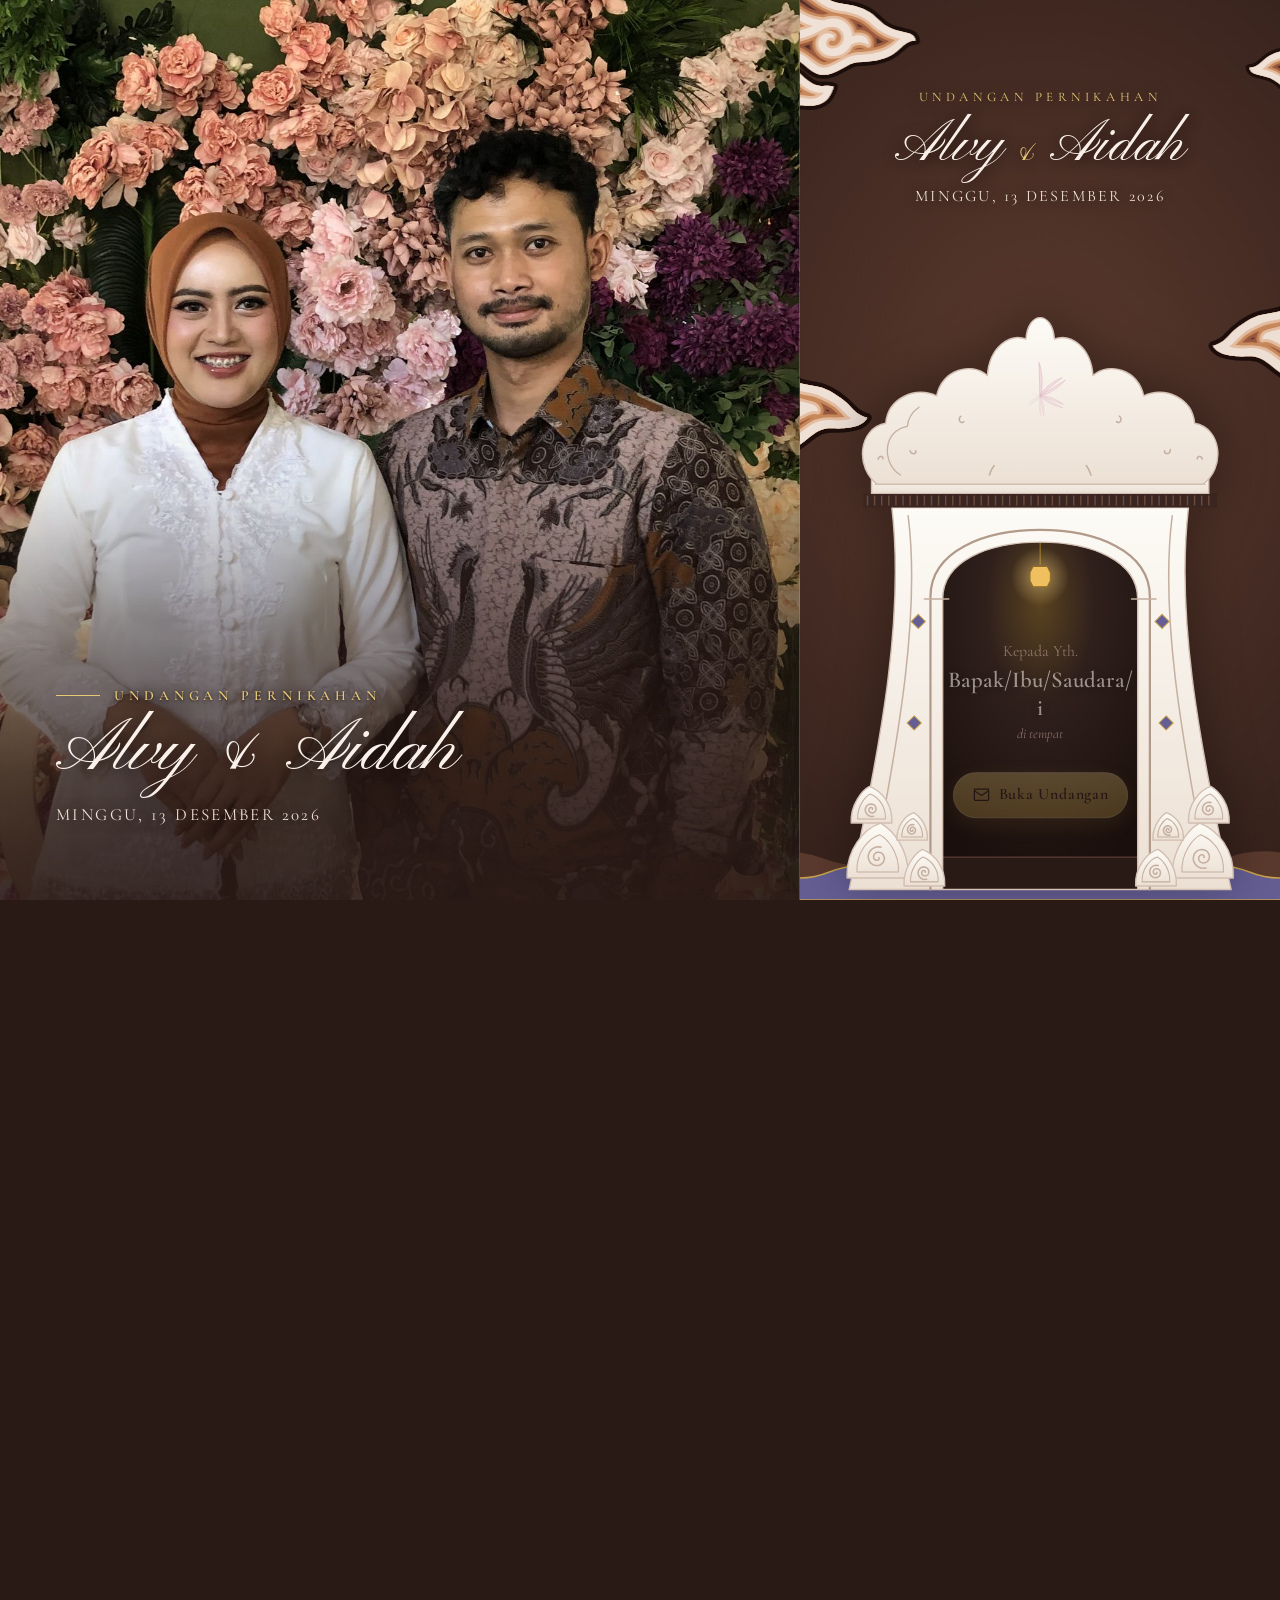
==== commit bb80b257: "Terapkan palet batik soga, sesuaikan warna gerbang, dan geser awan agar tanggal cover terbaca Co-Aut" ====
--- a/index.html
+++ b/index.html
@@ -3,13 +3,13 @@
 <head>
   <meta charset="utf-8">
   <meta name="viewport" content="width=device-width, initial-scale=1, viewport-fit=cover">
-  <meta name="theme-color" content="#14204a">
+  <meta name="theme-color" content="#2a1a16">
   <link rel="icon" href="assets/img/favicon.svg" type="image/svg+xml">
   <title>Undangan Pernikahan</title>
   <meta name="description" content="Undangan pernikahan digital.">
   <link rel="preload" href="assets/fonts/cormorant-garamond-latin-400-normal.woff2" as="font" type="font/woff2" crossorigin>
   <link rel="preload" href="assets/fonts/pinyon-script-latin-400-normal.woff2" as="font" type="font/woff2" crossorigin>
-  <link rel="stylesheet" href="assets/css/style.css?v=17">
+  <link rel="stylesheet" href="assets/css/style.css?v=22">
 </head>
 <body>
   <!-- Sprite ornamen: awan Mega Mendung (Cirebon) -->
@@ -255,7 +255,7 @@
   <script defer src="assets/js/data.js?v=10"></script>
   <script defer src="assets/vendor/gsap/gsap.min.js"></script>
   <script defer src="assets/vendor/gsap/ScrollTrigger.min.js"></script>
-  <script defer src="assets/js/ornaments.js?v=2"></script>
+  <script defer src="assets/js/ornaments.js?v=5"></script>
   <script defer src="assets/js/main.js?v=10"></script>
   <script defer src="assets/js/motion.js?v=2"></script>
 </body>
--- a/assets/css/style.css
+++ b/assets/css/style.css
@@ -10,25 +10,28 @@
 
 /* ---- Token ---- */
 :root {
-  --indigo-900: #14204a;
-  --indigo-800: #1b2a5c;
-  --indigo-700: #23376e;
-  --indigo-500: #3d5a9e;
-  --indigo-300: #8ea3d1;
+  /* Palet "soga" — diambil dari batik yang dipakai mempelai: cokelat tua, krem kemerahan, oranye bata, ungu senja */
+  --soga-900: #2a1a16;
+  --soga-800: #3b2520;
+  --soga-700: #5b3a2e;
+  --soga-500: #8a5a46;
+  --soga-300: #cfada3;
+  --senja: #645e94;   /* ungu pada motif batik: ombak, label Cilacap */
+  --senja-muda: #8c86ba; /* versi terang untuk garis ukiran */
+  --bata: #b8693a;    /* oranye bata pada batik: tanda "&", garis bingkai */
   --emas: #c9a24a;
   --emas-terang: #e6c878;
   --emas-gelap: #7d5e1b;
-  --krem: #f5ecd9;
+  --krem: #f1e3d8;
   --wk-blush: #f1dade; --wk-stamen: #e9c75a;
-  --kertas: #faf5ea;
-  --tinta: #1d1a16;
-  --tinta-2: #4a4337;
-  --mawar: #cf9a92; /* merah muda debu, diambil dari bunga di foto */
+  --kertas: #f9f1ea;
+  --tinta: #2a1d19;
+  --tinta-2: #5a4a42;
 
   /* lapisan awan Mega Mendung — versi gelap (default) */
   /* Mega Mendung: 7 gradasi seperti batik (tepi gelap → tengah terang), garis putih */
   /* Mega Mendung: garis luar, garis krem, pita terang → inti gelap */
-  --mm-1: #0f1a3e; --mm-line: #f5ecd9; --mm-2: #80a7d5; --mm-3: #5c84c0; --mm-4: #5c69a9; --mm-5: #384169;
+  --mm-1: #1d0f0c; --mm-line: #f1e3d8; --mm-2: #e6bfa2; --mm-3: #c98a5c; --mm-4: #9a5a40; --mm-5: #55322a;
 
   --col: min(100%, 480px);
   --serif: "Cormorant Garamond", Georgia, "Times New Roman", serif;
@@ -46,7 +49,7 @@
   font-size: 19px;
   line-height: 1.6;
   color: var(--tinta);
-  background: var(--indigo-900);
+  background: var(--soga-900);
   -webkit-font-smoothing: antialiased;
   overflow-x: hidden;
 }
@@ -63,8 +66,8 @@
 
 /* ---- Panggung desktop ---- */
 .stage { position: fixed; inset: 0; z-index: 0; pointer-events: none; overflow: hidden;
-  background: radial-gradient(70% 60% at 50% 40%, var(--indigo-700), var(--indigo-900)); }
-.stage { background-image: url(../img/mega-mendung-tile.svg), radial-gradient(70% 60% at 50% 40%, var(--indigo-700), var(--indigo-900)); background-size: 260px auto, auto; }
+  background: radial-gradient(70% 60% at 50% 40%, var(--soga-700), var(--soga-900)); }
+.stage { background-image: url(../img/mega-mendung-tile.svg), radial-gradient(70% 60% at 50% 40%, var(--soga-700), var(--soga-900)); background-size: 260px auto, auto; }
 .stage__cloud { position: absolute; width: 40vw; max-width: 640px; height: auto; aspect-ratio: 2 / 1; opacity: .9; }
 .stage__cloud--l { left: -12vw; top: 8vh; }
 .stage__cloud--r { right: -12vw; bottom: 6vh; transform: scaleX(-1); }
@@ -74,28 +77,28 @@
 .stage__photo { display: none; }
 @media (min-width: 900px) {
   .stage__photo { display: block; position: absolute; top: 0; bottom: 0; left: 0; width: calc(100% - 480px);
-    background: var(--indigo-900); opacity: 0; transition: opacity 1.4s ease; }
+    background: var(--soga-900); opacity: 0; transition: opacity 1.4s ease; }
   .stage__photo.is-ready { opacity: 1; }
   .stage__layers, .stage__layer { position: absolute; inset: 0; }
   /* foto aktif memudar masuk sambil mendekat pelan (zoom); saat keluar kembali ke ukuran awal tanpa terlihat */
   .stage__layer { background: center 30% / cover no-repeat; opacity: 0; transform: scale(1); will-change: opacity, transform;
     transition: opacity 1.1s ease, transform 16s cubic-bezier(.2, .55, .3, 1); }
   .stage__layer.is-active { opacity: 1; transform: scale(1.09); }
-  /* bayangan bawah yang halus (hanya di belakang teks) + vignette lembut supaya foto menyatu dengan biru indigo */
+  /* bayangan bawah yang halus (hanya di belakang teks) + vignette lembut supaya foto menyatu dengan cokelat soga */
   .stage__photo::before { content: ""; position: absolute; inset: 0; z-index: 1; pointer-events: none;
-    background: radial-gradient(130% 100% at 42% 38%, rgba(20, 32, 74, 0) 52%, rgba(20, 32, 74, .5) 100%); }
+    background: radial-gradient(130% 100% at 42% 38%, rgba(42, 26, 22, 0) 52%, rgba(42, 26, 22, .5) 100%); }
   .stage__photo::after { content: ""; position: absolute; inset: 0; z-index: 1; pointer-events: none;
-    background: linear-gradient(0deg, rgba(20, 32, 74, .9) 0%, rgba(20, 32, 74, .78) 14%, rgba(20, 32, 74, .56) 26%, rgba(20, 32, 74, .26) 38%, rgba(20, 32, 74, .08) 46%, rgba(20, 32, 74, 0) 54%); }
+    background: linear-gradient(0deg, rgba(42, 26, 22, .9) 0%, rgba(42, 26, 22, .78) 14%, rgba(42, 26, 22, .56) 26%, rgba(42, 26, 22, .26) 38%, rgba(42, 26, 22, .08) 46%, rgba(42, 26, 22, 0) 54%); }
   .stage.has-photos { background-image: none; }
   .stage.has-photos .stage__cloud { display: none; }
   html.has-side-photo .app, html.has-side-photo .cover { margin: 0 0 0 auto; }
   html.has-side-photo .music { right: 16px; }
   html.has-side-photo .toast { left: calc(100% - 240px); }
 }
-.stage__caption { position: absolute; z-index: 3; left: 7%; right: 7%; bottom: 8%; color: var(--krem); text-shadow: 0 1px 14px rgba(15, 26, 62, .9); transition: opacity .3s ease; }
+.stage__caption { position: absolute; z-index: 3; left: 7%; right: 7%; bottom: 8%; color: var(--krem); text-shadow: 0 1px 14px rgba(30, 18, 14, .9); transition: opacity .3s ease; }
 .stage__caption.is-out { opacity: 0; }
 .stage__caption--name .stage__date { font-size: 21px; letter-spacing: .04em; text-transform: none; }
-.stage__eyebrow { text-shadow: 0 0 12px rgba(15, 26, 62, .95), 0 1px 3px rgba(15, 26, 62, .9); display: flex; align-items: center; gap: 14px; font-size: 14px; font-weight: 600; letter-spacing: .35em; text-transform: uppercase; color: var(--emas-terang); }
+.stage__eyebrow { text-shadow: 0 0 12px rgba(30, 18, 14, .95), 0 1px 3px rgba(30, 18, 14, .9); display: flex; align-items: center; gap: 14px; font-size: 14px; font-weight: 600; letter-spacing: .35em; text-transform: uppercase; color: var(--emas-terang); }
 .stage__eyebrow::before { content: ""; width: 44px; height: 1px; background: var(--emas-terang); }
 .stage__names { margin-top: 4px; font-size: clamp(48px, 5.8vw, 96px); line-height: 1.1; color: var(--kertas); }
 .stage__names .amp { font-size: .6em; color: var(--emas-terang); }
@@ -123,27 +126,27 @@
   transition: transform .2s var(--ease), box-shadow .2s, background .2s, color .2s; -webkit-tap-highlight-color: transparent; }
 .btn:active { transform: scale(.97); }
 .btn svg { width: 20px; height: 20px; }
-.btn--gold { color: var(--indigo-900); background: linear-gradient(180deg, var(--emas-terang), var(--emas));
+.btn--gold { color: var(--soga-900); background: linear-gradient(180deg, var(--emas-terang), var(--emas));
   box-shadow: inset 0 0 0 1px rgba(255, 255, 255, .45), 0 6px 22px rgba(201, 162, 74, .35); }
 .btn--ghost { color: var(--emas-terang); background: transparent; box-shadow: inset 0 0 0 1.5px var(--emas); }
-.btn--ink { color: var(--kertas); background: var(--indigo-900); }
+.btn--ink { color: var(--kertas); background: var(--soga-900); }
 .btn--sm { padding: 9px 18px; font-size: 15px; }
 
 /* ============ COVER ============ */
 .cover { position: fixed; inset: 0; margin: 0 auto; width: var(--col); z-index: 50; overflow: hidden; color: var(--krem);
   --cover-alpha: 1; transition: opacity .7s ease; }
 .cover::before { content: ""; position: absolute; inset: 0; opacity: var(--cover-alpha);
-  background: radial-gradient(120% 80% at 50% 45%, var(--indigo-700), var(--indigo-900)); }
+  background: radial-gradient(120% 80% at 50% 45%, var(--soga-700), var(--soga-900)); }
 .cover.is-leaving { opacity: 0; }
 .cover { display: flex; flex-direction: column; }
 .cover__cloud { width: 62%; z-index: 1; }
 .cover__cloud--tl { top: -3%; left: -36%; }
-.cover__cloud--tr { top: 13%; right: -36%; transform: scaleX(-1); }
+.cover__cloud--tr { top: 0%; right: -44%; width: 52%; transform: scaleX(-1); }
 .cover__cloud--bl { top: 38%; left: -40%; width: 56%; }
 .cover__cloud--br { top: 30%; right: -40%; width: 56%; transform: scaleX(-1); }
 
 .cover__sky { position: relative; z-index: 2; flex: 1 1 auto; min-height: 0; display: flex; flex-direction: column; align-items: center; justify-content: center;
-  text-align: center; padding: 28px 16px 8px; text-shadow: 0 1px 16px rgba(15, 26, 62, .95); }
+  text-align: center; padding: 28px 16px 8px; text-shadow: 0 1px 16px rgba(30, 18, 14, .95); }
 .cover__names { font-size: clamp(40px, 12.5vw, 58px); color: var(--kertas); margin-top: 6px; display: flex; flex-wrap: wrap; justify-content: center; align-items: baseline; gap: 0 .18em; }
 .cover__names .amp { font-size: .6em; color: var(--emas-terang); }
 .cover__date { margin-top: 4px; font-size: 16px; letter-spacing: .14em; text-transform: uppercase; color: var(--krem); }
@@ -154,15 +157,14 @@
 .gate__art, .gate__art svg { position: absolute; inset: 0; width: 100%; height: 100%; display: block; }
 .gate__art svg { overflow: visible; filter: drop-shadow(0 -6px 24px rgba(0, 0, 0, .35)); }
 .plaster { fill: url(#plaster); }
-.relief-edge { stroke: #b9c0d3; stroke-width: 1.4; stroke-linejoin: round; }
-.relief { fill: none; stroke: #aeb6cc; stroke-width: 1.5; stroke-linecap: round; stroke-linejoin: round; }
-.relief--strong { stroke: #9aa3bc; stroke-width: 2.2; }
-.relief--eye { stroke: #9aa3bc; stroke-width: 1.8; }
-.tile { fill: var(--indigo-500); stroke: var(--emas); stroke-width: 1; }
+.relief-edge { stroke: #d2bfb2; stroke-width: 1.4; stroke-linejoin: round; }
+.relief { fill: none; stroke: #c5afa0; stroke-width: 1.5; stroke-linecap: round; stroke-linejoin: round; }
+.relief--strong { stroke: #b29a8a; stroke-width: 2.2; }
+.tile { fill: var(--senja); stroke: var(--emas); stroke-width: 1; }
 .gate__light { position: absolute; left: 26%; right: 26%; top: 42.3%; bottom: 2.6%; opacity: 0; pointer-events: none;
   border-radius: 48% 48% 0 0 / 16% 16% 0 0; background: radial-gradient(90% 60% at 50% 30%, #fffaf0, var(--kertas)); }
 .gate__door { position: absolute; left: 27%; right: 27%; top: 50.5%; bottom: 9%; display: flex; flex-direction: column; align-items: center; justify-content: center; text-align: center; }
-.cover__guest { margin: 0 0 6cqw; font-size: max(12px, 3.9cqw); line-height: 1.35; color: var(--indigo-300); display: flex; flex-direction: column; align-items: center; }
+.cover__guest { margin: 0 0 6cqw; font-size: max(12px, 3.9cqw); line-height: 1.35; color: var(--soga-300); display: flex; flex-direction: column; align-items: center; }
 .cover__guest-name { display: block; margin: 1.2cqw 0 .6cqw; max-width: 100%; font-size: max(15px, 5.6cqw); line-height: 1.2; font-weight: 600; color: var(--kertas); overflow-wrap: anywhere;
   text-shadow: 0 1px 10px rgba(0, 0, 0, .6); }
 .cover__guest-note { font-size: max(11px, 3.4cqw); font-style: italic; }
@@ -174,8 +176,8 @@
 /* ---- Ombak ---- */
 .waves { position: absolute; left: 0; right: 0; bottom: 0; height: 80px; overflow: hidden; pointer-events: none; z-index: 1; }
 .waves svg { width: 200%; height: 100%; display: block; }
-.wave--back path:first-child { fill: var(--indigo-700); }
-.wave--front path:first-child { fill: var(--indigo-500); stroke: var(--emas); stroke-width: 1.4; vector-effect: non-scaling-stroke; }
+.wave--back path:first-child { fill: var(--soga-700); }
+.wave--front path:first-child { fill: var(--senja); stroke: var(--emas); stroke-width: 1.4; vector-effect: non-scaling-stroke; }
 .wave-curl { fill: none; stroke: var(--emas-terang); stroke-width: 1.2; vector-effect: non-scaling-stroke; opacity: .8; }
 
 /* ---- Wijayakusuma ---- */
@@ -184,7 +186,7 @@
 .wk-petal--outer { fill: #fffefb; }
 .wk-sepal { fill: var(--wk-blush); }
 .wk-sepal .wk-petal { stroke: #cf9eab; stroke-width: .4; }
-.wk-shade { fill: rgba(142, 163, 209, .28); }
+.wk-shade { fill: rgba(100, 94, 148, .22); }
 .wk-petal--inner { fill: #fdfaf3; }
 .wk-petal--inner .wk-petal { stroke: #d9cdb2; }
 .wk-cup { fill: #f8f0de; }
@@ -196,8 +198,8 @@
 .wk-stamen { fill: var(--wk-stamen); }
 .wk-stigma { fill: none; stroke: #d48a9a; stroke-width: .7; stroke-linecap: round; }
 .wk-stigma__tip { fill: #d48a9a; }
-.wk-leaf__body { fill: #34518f; stroke: var(--indigo-700); stroke-width: .6; stroke-linejoin: round; }
-.wk-leaf__rib { fill: none; stroke: var(--indigo-300); stroke-width: .7; stroke-linecap: round; opacity: .8; }
+.wk-leaf__body { fill: #6b6e4e; stroke: var(--soga-700); stroke-width: .6; stroke-linejoin: round; }
+.wk-leaf__rib { fill: none; stroke: var(--soga-300); stroke-width: .7; stroke-linecap: round; opacity: .8; }
 .music .wk-petal--outer { fill: var(--kertas); }
 
 /* ---- Wadasan ---- */
@@ -209,13 +211,13 @@
 /* ============ SECTIONS ============ */
 .sec { position: relative; padding: 72px 24px; text-align: center; overflow: hidden; }
 .sec--paper { background: var(--kertas);
-  background-image: radial-gradient(rgba(207, 154, 146, .16) 1px, transparent 1px); background-size: 14px 14px; }
-.sec--sky { color: var(--krem); background: url(../img/mega-mendung-tile.svg) 0 0 / 220px auto, linear-gradient(180deg, var(--indigo-900), var(--indigo-700)); }
+  background-image: radial-gradient(rgba(184, 105, 58, .10) 1px, transparent 1px); background-size: 14px 14px; }
+.sec--sky { color: var(--krem); background: url(../img/mega-mendung-tile.svg) 0 0 / 220px auto, linear-gradient(180deg, var(--soga-900), var(--soga-700)); }
 .sec__title { font-size: 50px; color: var(--kertas); margin: 4px 0 28px; }
 .sec > :not(.cloud):not(.waves) { position: relative; z-index: 2; }
-.sec > .eyebrow, .sec > .sec__title { text-shadow: 0 0 18px var(--shadow-bg, rgba(20, 32, 74, .9)); }
-.sec--paper { --shadow-bg: rgba(250, 245, 234, .95); }
-.sec__title--ink { color: var(--indigo-700); }
+.sec > .eyebrow, .sec > .sec__title { text-shadow: 0 0 18px var(--shadow-bg, rgba(42, 26, 22, .9)); }
+.sec--paper { --shadow-bg: rgba(249, 241, 234, .95); }
+.sec__title--ink { color: var(--soga-700); }
 
 /* Salam */
 .salam { padding-top: 84px; }
@@ -223,12 +225,12 @@
 .salam__cloud--l { left: -30%; }
 .salam__cloud--r { right: -32%; top: 30px; transform: scaleX(-1); }
 .salam__flower { width: 150px; height: 150px; margin: 30px auto 18px; position: relative; }
-.salam__greet { font-size: 22px; font-weight: 600; color: var(--indigo-700); font-style: italic; }
+.salam__greet { font-size: 22px; font-weight: 600; color: var(--soga-700); font-style: italic; }
 .ayat { position: relative; margin: 64px 0 36px; padding: 40px 20px 26px; border: 1px solid rgba(201, 162, 74, .5); border-radius: 4px;
   background: rgba(255, 255, 255, .55); }
 .ayat__frame { position: absolute; top: 0; left: 22%; right: 22%; height: 78px; transform: translateY(-64%); }
 .ayat__frame svg { width: 100%; height: 100%; }
-.ayat__arab { font-family: var(--arab); font-size: 24px; line-height: 2; color: var(--indigo-900); }
+.ayat__arab { font-family: var(--arab); font-size: 24px; line-height: 2; color: var(--soga-900); }
 .ayat__arti { margin: 14px 0 10px; font-size: 17px; font-style: italic; color: var(--tinta-2); }
 .ayat__src { font-weight: 600; color: var(--emas-gelap); letter-spacing: .08em; font-size: 15px; }
 .salam__intro { max-width: 34ch; margin: 0 auto 30px; color: var(--tinta-2); }
@@ -239,13 +241,13 @@
 .person__top { display: flex; align-items: center; justify-content: center; gap: 12px; }
 .couple > .person:last-child .person__top { flex-direction: row-reverse; }
 .person__frame { position: relative; flex: 0 0 54%; max-width: 250px; }
-.person__frame::before { content: ""; position: absolute; inset: 0; border: 1px solid var(--mawar); border-radius: 999px; transform: translate(-10px, -8px); }
+.person__frame::before { content: ""; position: absolute; inset: 0; border: 1px solid var(--bata); border-radius: 999px; transform: translate(-10px, -8px); }
 .couple > .person:last-child .person__frame::before { transform: translate(10px, -8px); }
 .person__photo { position: relative; z-index: 1; margin: 0; aspect-ratio: 5 / 7; border-radius: 999px; overflow: hidden; background: var(--krem);
-  box-shadow: 0 0 0 2px var(--emas), 0 16px 30px rgba(20, 32, 74, .2); }
+  box-shadow: 0 0 0 2px var(--emas), 0 16px 30px rgba(42, 26, 22, .2); }
 .person__photo img { display: block; width: 100%; height: 100%; object-fit: cover; }
 /* ornamen daerah di sudut luar foto: awan Mega Mendung (Cirebon) / Wijayakusuma (Cilacap) */
-.person__deco { position: absolute; z-index: 2; bottom: 2%; pointer-events: none; filter: drop-shadow(0 6px 10px rgba(20, 32, 74, .22)); }
+.person__deco { position: absolute; z-index: 2; bottom: 2%; pointer-events: none; filter: drop-shadow(0 6px 10px rgba(42, 26, 22, .22)); }
 .couple > .person:first-child .person__deco { left: -12%; }
 .couple > .person:last-child .person__deco { right: -12%; }
 .person__deco--cloud { width: 64%; }
@@ -254,38 +256,38 @@
 
 .person__head { flex: 1 1 0; min-width: 0; text-align: center; }
 .person__role { font-size: 11px; font-weight: 600; letter-spacing: .26em; text-transform: uppercase; color: var(--emas-gelap); }
-.person__nick { font-size: clamp(42px, 13.5vw, 54px); line-height: 1.1; color: var(--indigo-700); margin: 6px 0 10px; }
+.person__nick { font-size: clamp(42px, 13.5vw, 54px); line-height: 1.1; color: var(--soga-700); margin: 6px 0 10px; }
 .person__origin { display: inline-block; font-size: 11px; letter-spacing: .22em; text-transform: uppercase; color: var(--kertas);
-  background: var(--indigo-700); padding: 3px 10px 3px 12px; border-radius: 99px; }
-.person__origin--sea { background: var(--indigo-500); }
-.person__full { margin-top: 22px; font-size: 21px; font-weight: 600; color: var(--indigo-900); }
+  background: var(--soga-700); padding: 3px 10px 3px 12px; border-radius: 99px; }
+.person__origin--sea { background: var(--senja); }
+.person__full { margin-top: 22px; font-size: 21px; font-weight: 600; color: var(--soga-900); }
 .person__parents { margin: 12px auto 0; padding-top: 12px; max-width: 30ch; font-size: 17px; line-height: 1.45; color: var(--tinta-2);
   background: linear-gradient(90deg, transparent, var(--emas), transparent) top center / 120px 1px no-repeat; }
 .person__ket { display: block; margin-bottom: 4px; font-size: 16px; font-style: italic; }
 .person__parent { display: block; font-weight: 600; color: var(--tinta); }
-.person__and { display: block; font-family: var(--script); font-size: 26px; line-height: 1.1; color: var(--mawar); }
-.couple__amp { font-size: 54px; color: var(--mawar); line-height: 1; }
+.person__and { display: block; font-family: var(--script); font-size: 26px; line-height: 1.1; color: var(--bata); }
+.couple__amp { font-size: 54px; color: var(--bata); line-height: 1; }
 
 /* Acara */
-.acara { padding-bottom: 130px; background: linear-gradient(180deg, var(--indigo-900) 0%, var(--indigo-800) 55%, var(--indigo-700) 100%); }
+.acara { padding-bottom: 130px; background: linear-gradient(180deg, var(--soga-900) 0%, var(--soga-800) 55%, var(--soga-700) 100%); }
 .acara__cloud { width: 70%; top: -70px; opacity: .85; }
 .acara__cloud--l { left: -34%; }
 .acara__cloud--r { right: -40%; top: 120px; transform: scaleX(-1); }
 .events { position: relative; z-index: 2; display: grid; gap: 72px; margin-top: 64px; }
 .event { position: relative; padding: 44px 22px 26px; border-radius: 6px; color: var(--tinta);
-  background: var(--kertas); box-shadow: 0 0 0 1px var(--emas), 0 0 0 6px rgba(250, 245, 234, .08), 0 18px 40px rgba(0, 0, 0, .35); }
+  background: var(--kertas); box-shadow: 0 0 0 1px var(--emas), 0 0 0 6px rgba(249, 241, 234, .08), 0 18px 40px rgba(0, 0, 0, .35); }
 .event__frame { position: absolute; left: 20%; right: 20%; top: 0; height: 84px; transform: translateY(-64%); }
 .event__frame svg { width: 100%; height: 100%; }
 .event__frame .wd-line { stroke: var(--emas); }
 
-.event__name { font-size: 44px; color: var(--indigo-700); }
+.event__name { font-size: 44px; color: var(--soga-700); }
 .event__day { margin-top: 6px; font-size: 20px; font-weight: 600; }
 .event__time { font-size: 18px; color: var(--tinta-2); }
 .event__rule { display: block; width: 60px; height: 1px; margin: 14px auto; background: var(--emas); }
-.event__place { font-size: 20px; font-weight: 600; color: var(--indigo-900); }
+.event__place { font-size: 20px; font-weight: 600; color: var(--soga-900); }
 .event__addr { font-size: 16px; color: var(--tinta-2); max-width: 30ch; margin: 2px auto 0; }
 .event__actions { margin-top: 20px; display: flex; flex-wrap: wrap; justify-content: center; gap: 10px; }
-.event .btn--ghost { color: var(--indigo-700); box-shadow: inset 0 0 0 1.5px var(--indigo-500); }
+.event .btn--ghost { color: var(--soga-700); box-shadow: inset 0 0 0 1.5px var(--soga-500); }
 .acara__waves { height: 100px; }
 
 /* Galeri */
@@ -300,7 +302,7 @@
 
 /* Lightbox */
 .lightbox { position: fixed; inset: 0; z-index: 80; display: flex; align-items: center; justify-content: center;
-  background: rgba(10, 16, 40, .92); opacity: 0; transition: opacity .25s; touch-action: pan-y; }
+  background: rgba(22, 12, 10, .92); opacity: 0; transition: opacity .25s; touch-action: pan-y; }
 .lightbox.is-open { opacity: 1; }
 .lightbox__figure { margin: 0; max-width: min(92vw, 720px); display: flex; flex-direction: column; align-items: center; gap: 10px;
   transform: scale(.94); transition: transform .3s var(--ease); }
@@ -318,7 +320,7 @@
 .amplop__cloud { width: 70%; right: -42%; top: -60px; transform: scaleX(-1); opacity: .6; }
 .amplop__intro { position: relative; max-width: 34ch; margin: 0 auto 28px; color: var(--krem); }
 .gifts { position: relative; display: grid; gap: 16px; }
-.gift { position: relative; text-align: left; padding: 20px 20px 18px; border-radius: 12px; color: var(--indigo-900); overflow: hidden;
+.gift { position: relative; text-align: left; padding: 20px 20px 18px; border-radius: 12px; color: var(--soga-900); overflow: hidden;
   background: linear-gradient(135deg, var(--emas-terang), var(--emas) 60%, #b48c37);
   box-shadow: inset 0 0 0 1px rgba(255, 255, 255, .45), 0 12px 30px rgba(0, 0, 0, .3); }
 .gift::after { /* motif awan tipis pada kartu */
@@ -336,7 +338,7 @@
 .ucapan { border-bottom: 1px solid rgba(201, 162, 74, .35); }
 .ucapan__intro { max-width: 34ch; margin: 0 auto 26px; color: var(--tinta-2); }
 .wish-form { text-align: left; display: grid; gap: 16px; padding: 22px 18px; border-radius: 8px; background: rgba(255, 255, 255, .65);
-  box-shadow: 0 0 0 1px rgba(201, 162, 74, .5), 0 10px 28px rgba(20, 32, 74, .08); }
+  box-shadow: 0 0 0 1px rgba(201, 162, 74, .5), 0 10px 28px rgba(42, 26, 22, .08); }
 .field { display: grid; gap: 6px; margin: 0; padding: 0; border: 0; min-width: 0; position: relative; }
 .field__label { padding: 0; font-size: 14px; font-weight: 600; letter-spacing: .12em; text-transform: uppercase; color: var(--emas-gelap); }
 .field__input { width: 100%; font: inherit; font-size: 18px; color: var(--tinta); background: var(--kertas); border: 1px solid rgba(143, 109, 34, .45);
@@ -348,9 +350,9 @@
 .field--choice legend { width: 100%; margin-bottom: 6px; }
 .choice { cursor: pointer; }
 .choice input { position: absolute; opacity: 0; pointer-events: none; }
-.choice span { display: inline-block; padding: 7px 14px; border-radius: 999px; font-size: 16px; color: var(--indigo-700);
-  box-shadow: inset 0 0 0 1.5px var(--indigo-300); transition: background .2s, color .2s, box-shadow .2s; }
-.choice input:checked + span { color: var(--kertas); background: var(--indigo-700); box-shadow: inset 0 0 0 1.5px var(--indigo-700); }
+.choice span { display: inline-block; padding: 7px 14px; border-radius: 999px; font-size: 16px; color: var(--soga-700);
+  box-shadow: inset 0 0 0 1.5px var(--soga-300); transition: background .2s, color .2s, box-shadow .2s; }
+.choice input:checked + span { color: var(--kertas); background: var(--soga-700); box-shadow: inset 0 0 0 1.5px var(--soga-700); }
 .choice input:focus-visible + span { outline: 2px solid var(--emas); outline-offset: 2px; }
 .hp { position: absolute; left: -9999px; width: 1px; height: 1px; opacity: 0; }
 .wish-form__error { color: #a3352b; font-size: 16px; }
@@ -361,8 +363,8 @@
 .wishes__empty { text-align: center; font-style: italic; color: var(--tinta-2); padding: 12px 0; }
 .wish { padding: 12px 14px; border-radius: 6px; background: #fff; box-shadow: 0 0 0 1px rgba(201, 162, 74, .35); }
 .wish__head { display: flex; flex-wrap: wrap; align-items: center; gap: 4px 10px; }
-.wish__name { font-weight: 600; color: var(--indigo-900); overflow-wrap: anywhere; }
-.wish__badge { font-size: 12px; letter-spacing: .06em; padding: 1px 9px; border-radius: 999px; color: var(--kertas); background: var(--indigo-500); }
+.wish__name { font-weight: 600; color: var(--soga-900); overflow-wrap: anywhere; }
+.wish__badge { font-size: 12px; letter-spacing: .06em; padding: 1px 9px; border-radius: 999px; color: var(--kertas); background: var(--senja); }
 .wish__badge--hadir { background: #2f6b4a; }
 .wish__badge--tidak { background: #8a4b45; }
 .wish__badge--ragu { background: var(--emas-gelap); }
@@ -373,9 +375,9 @@
 .penutup { padding-bottom: 150px; }
 .penutup__flower { width: 130px; height: 130px; margin: 0 auto 22px; }
 .penutup__text { max-width: 32ch; margin: 0 auto; color: var(--tinta-2); }
-.penutup__salam { margin-top: 18px; font-weight: 600; font-style: italic; color: var(--indigo-700); }
+.penutup__salam { margin-top: 18px; font-weight: 600; font-style: italic; color: var(--soga-700); }
 .penutup__sign { margin-top: 26px; font-size: 16px; color: var(--tinta-2); }
-.penutup__names { font-size: 54px; color: var(--indigo-700); margin: 4px 0 14px; }
+.penutup__names { font-size: 54px; color: var(--soga-700); margin: 4px 0 14px; }
 .penutup__family { font-size: 16px; color: var(--tinta-2); line-height: 1.7; }
 .penutup__family span.fam { display: block; margin-top: 8px; }
 .penutup__family small { font-size: 14px; color: var(--emas-gelap); }
@@ -384,7 +386,7 @@
 /* ---- Musik ---- */
 .music { position: fixed; z-index: 60; bottom: 18px; right: max(16px, calc((100vw - 480px) / 2 + 16px));
   width: 50px; height: 50px; padding: 7px; border: 0; border-radius: 50%; cursor: pointer;
-  background: var(--indigo-900); box-shadow: 0 0 0 1.5px var(--emas), 0 8px 20px rgba(0, 0, 0, .35); }
+  background: var(--soga-900); box-shadow: 0 0 0 1.5px var(--emas), 0 8px 20px rgba(0, 0, 0, .35); }
 .music__icon { display: block; width: 100%; height: 100%; }
 .music.is-playing .music__icon { animation: spin 6s linear infinite; }
 .music:not(.is-playing)::after { content: ""; position: absolute; left: 50%; top: 9px; bottom: 9px; width: 2px;
@@ -393,7 +395,7 @@
 
 /* ---- Toast ---- */
 .toast { position: fixed; z-index: 90; left: 50%; bottom: 84px; transform: translate(-50%, 20px); opacity: 0; pointer-events: none;
-  background: var(--indigo-900); color: var(--krem); padding: 10px 18px; border-radius: 999px; font-size: 15px;
+  background: var(--soga-900); color: var(--krem); padding: 10px 18px; border-radius: 999px; font-size: 15px;
   box-shadow: 0 0 0 1px var(--emas); transition: opacity .25s, transform .25s; max-width: calc(100vw - 32px); text-align: center; }
 .toast.is-on { opacity: 1; transform: translate(-50%, 0); }
 
